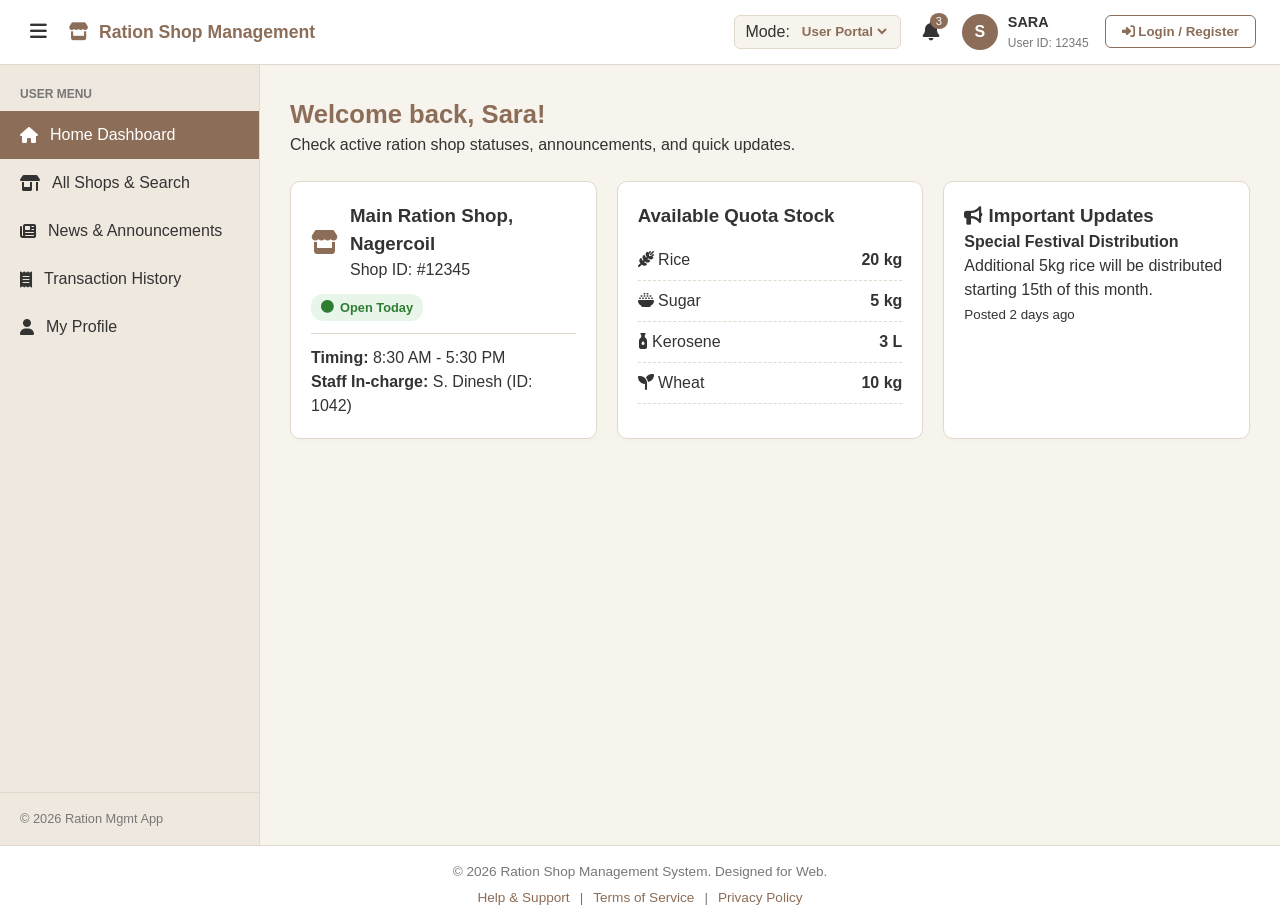
==== index.html @ 1bc73865 "added code inside the files" ====
<!DOCTYPE html>
<html lang="en">
<head>
    <meta charset="UTF-8">
    <meta name="viewport" content="width=device-width, initial-scale=1.0">
    <title>Ration Shop Management System</title>
    <link rel="stylesheet" href="style.css">
    <!-- FontAwesome Icons -->
    <link rel="stylesheet" href="https://cdnjs.cloudflare.com/ajax/libs/font-awesome/6.4.0/css/all.min.css">
</head>
<body>

    <!-- TOP NAVIGATION HEADER -->
    <header class="app-header">
        <div class="header-left">
            <button id="sidebarToggle" class="icon-btn"><i class="fa-solid fa-bars"></i></button>
            <div class="brand-logo">
                <i class="fa-solid fa-store"></i>
                <span>Ration Shop Management</span>
            </div>
        </div>

        <div class="header-right">
            <!-- Portal Mode Switcher -->
            <div class="role-switch-container">
                <span class="role-label">Mode:</span>
                <select id="roleSelect" onchange="switchRole(this.value)">
                    <option value="user">User Portal</option>
                    <option value="staff">Staff Portal</option>
                </select>
            </div>

            <button class="icon-btn" onclick="openModal('notificationsModal')">
                <i class="fa-solid fa-bell"></i>
                <span class="badge">3</span>
            </button>

            <div class="user-profile-summary">
                <div class="avatar" id="userAvatar">S</div>
                <div class="user-details">
                    <span class="user-name" id="userName">SARA</span>
                    <span class="user-role" id="userRoleBadge">User ID: 12345</span>
                </div>
            </div>

            <button class="btn btn-outline" onclick="openModal('authModal')">
                <i class="fa-solid fa-right-to-bracket"></i> Login / Register
            </button>
        </div>
    </header>

    <!-- MAIN APP WRAPPER -->
    <div class="app-container">

        <!-- SIDEBAR NAVIGATION -->
        <aside class="sidebar" id="sidebar">
            <nav class="sidebar-nav">
                <!-- USER NAV LINKS -->
                <div class="nav-group" id="userNavGroup">
                    <div class="nav-title">User Menu</div>
                    <a href="#" class="nav-item active" onclick="switchTab('user-home', this)">
                        <i class="fa-solid fa-house"></i> Home Dashboard
                    </a>
                    <a href="#" class="nav-item" onclick="switchTab('user-shops', this)">
                        <i class="fa-solid fa-shop"></i> All Shops & Search
                    </a>
                    <a href="#" class="nav-item" onclick="switchTab('user-news', this)">
                        <i class="fa-solid fa-newspaper"></i> News & Announcements
                    </a>
                    <a href="#" class="nav-item" onclick="switchTab('user-transactions', this)">
                        <i class="fa-solid fa-receipt"></i> Transaction History
                    </a>
                    <a href="#" class="nav-item" onclick="switchTab('user-profile', this)">
                        <i class="fa-solid fa-user"></i> My Profile
                    </a>
                </div>

                <!-- STAFF NAV LINKS -->
                <div class="nav-group hidden" id="staffNavGroup">
                    <div class="nav-title">Staff Menu</div>
                    <a href="#" class="nav-item" onclick="switchTab('staff-home', this)">
                        <i class="fa-solid fa-chart-line"></i> Terminal Dashboard
                    </a>
                    <a href="#" class="nav-item" onclick="switchTab('staff-search', this)">
                        <i class="fa-solid fa-magnifying-glass"></i> Search Ration Card
                    </a>
                    <a href="#" class="nav-item" onclick="switchTab('staff-stock', this)">
                        <i class="fa-solid fa-boxes-stacked"></i> Update Stock
                    </a>
                    <a href="#" class="nav-item" onclick="switchTab('staff-distributions', this)">
                        <i class="fa-solid fa-truck-ramp-box"></i> Distribution Logs
                    </a>
                    <a href="#" class="nav-item" onclick="switchTab('staff-profile', this)">
                        <i class="fa-solid fa-id-badge"></i> Staff Profile
                    </a>
                </div>
            </nav>

            <div class="sidebar-footer">
                <p>&copy; 2026 Ration Mgmt App</p>
            </div>
        </aside>

        <!-- DYNAMIC MAIN CONTENT VIEWPORT -->
        <main class="content-area">

            <!-- 1. USER HOME DASHBOARD -->
            <section id="user-home" class="tab-page active">
                <div class="page-header">
                    <h2>Welcome back, Sara!</h2>
                    <p>Check active ration shop statuses, announcements, and quick updates.</p>
                </div>

                <div class="cards-grid">
                    <div class="card shop-info-card">
                        <div class="card-header">
                            <i class="fa-solid fa-store"></i>
                            <div>
                                <h3>Main Ration Shop, Nagercoil</h3>
                                <p class="subtext">Shop ID: #12345</p>
                            </div>
                        </div>
                        <div class="status-pill open"><i class="fa-solid fa-circle"></i> Open Today</div>
                        <hr class="divider">
                        <p><strong>Timing:</strong> 8:30 AM - 5:30 PM</p>
                        <p><strong>Staff In-charge:</strong> S. Dinesh (ID: 1042)</p>
                    </div>

                    <div class="card stock-card">
                        <h3>Available Quota Stock</h3>
                        <ul class="stock-list">
                            <li><span><i class="fa-solid fa-wheat-awn"></i> Rice</span> <strong>20 kg</strong></li>
                            <li><span><i class="fa-solid fa-bowl-rice"></i> Sugar</span> <strong>5 kg</strong></li>
                            <li><span><i class="fa-solid fa-bottle-droplet"></i> Kerosene</span> <strong>3 L</strong></li>
                            <li><span><i class="fa-solid fa-seedling"></i> Wheat</span> <strong>10 kg</strong></li>
                        </ul>
                    </div>

                    <div class="card announcements-card">
                        <h3><i class="fa-solid fa-bullhorn"></i> Important Updates</h3>
                        <div class="news-item">
                            <h4>Special Festival Distribution</h4>
                            <p>Additional 5kg rice will be distributed starting 15th of this month.</p>
                            <small>Posted 2 days ago</small>
                        </div>
                    </div>
                </div>
            </section>

            <!-- 2. USER ALL SHOPS & SEARCH -->
            <section id="user-shops" class="tab-page">
                <div class="page-header">
                    <h2>Find Ration Shops</h2>
                    <p>Search and locate ration outlets near you.</p>
                </div>

                <div class="search-bar-box">
                    <i class="fa-solid fa-magnifying-glass"></i>
                    <input type="text" placeholder="Search by Shop Name, ID, or Location...">
                    <button class="btn btn-primary">Search</button>
                </div>

                <div class="shops-list-container">
                    <div class="card shop-list-item">
                        <div class="shop-item-details">
                            <h3>Nagercoil Central Ration Shop</h3>
                            <p><i class="fa-solid fa-location-dot"></i> Main Road, Nagercoil</p>
                            <span class="tag open">Open</span>
                        </div>
                        <button class="btn btn-secondary" onclick="openModal('shopDetailModal')">View Details</button>
                    </div>

                    <div class="card shop-list-item">
                        <div class="shop-item-details">
                            <h3>Kottar North Outlet</h3>
                            <p><i class="fa-solid fa-location-dot"></i> Market Road, Kottar</p>
                            <span class="tag open">Open</span>
                        </div>
                        <button class="btn btn-secondary" onclick="openModal('shopDetailModal')">View Details</button>
                    </div>
                </div>
            </section>

            <!-- 3. USER NEWS -->
            <section id="user-news" class="tab-page">
                <div class="page-header">
                    <h2>Public Notices & News</h2>
                </div>
                <div class="card">
                    <article class="news-article">
                        <h3>New Digital Ration Card Linking Guidelines</h3>
                        <p class="date">October 2026</p>
                        <p>All cardholders are required to verify their mobile numbers for OTP distribution updates. Please ensure your registered mobile number is updated at your local shop or via the profile page.</p>
                    </article>
                </div>
            </section>

            <!-- 4. USER TRANSACTIONS -->
            <section id="user-transactions" class="tab-page">
                <div class="page-header">
                    <h2>My Transaction History</h2>
                </div>
                <div class="card">
                    <table class="data-table">
                        <thead>
                            <tr>
                                <th>Date</th>
                                <th>Transaction ID</th>
                                <th>Items Collected</th>
                                <th>Shop ID</th>
                                <th>Status</th>
                            </tr>
                        </thead>
                        <tbody>
                            <tr>
                                <td>02 Oct 2026</td>
                                <td>#TXN-90812</td>
                                <td>Rice (10kg), Sugar (2kg)</td>
                                <td>#12345</td>
                                <td><span class="status-badge success">Completed</span></td>
                            </tr>
                            <tr>
                                <td>15 Sep 2026</td>
                                <td>#TXN-88123</td>
                                <td>Rice (10kg), Wheat (5kg)</td>
                                <td>#12345</td>
                                <td><span class="status-badge success">Completed</span></td>
                            </tr>
                        </tbody>
                    </table>
                </div>
            </section>

            <!-- 5. USER PROFILE -->
            <section id="user-profile" class="tab-page">
                <div class="page-header">
                    <h2>User Profile Details</h2>
                </div>
                <div class="card profile-card">
                    <div class="profile-header">
                        <div class="avatar large">S</div>
                        <div>
                            <h3>Sara</h3>
                            <p>Ration Card No: <strong>TN-892300192</strong></p>
                        </div>
                    </div>
                    <div class="form-grid">
                        <div class="form-group">
                            <label>Full Name</label>
                            <input type="text" value="Sara" readonly>
                        </div>
                        <div class="form-group">
                            <label>Mobile Number</label>
                            <input type="text" value="+91 9876543210" readonly>
                        </div>
                        <div class="form-group">
                            <label>Assigned Shop</label>
                            <input type="text" value="Main Ration Shop, Nagercoil" readonly>
                        </div>
                    </div>
                </div>
            </section>

            <!-- 6. STAFF HOME (TERMINAL) -->
            <section id="staff-home" class="tab-page">
                <div class="page-header">
                    <h2>Staff Operations Terminal</h2>
                    <p>Welcome, S. Dinesh (Staff ID: 1042)</p>
                </div>

                <div class="cards-grid">
                    <div class="card action-card" onclick="switchTab('staff-search', document.querySelectorAll('.nav-item')[6])">
                        <i class="fa-solid fa-address-card fa-2x"></i>
                        <h3>Search Card & Distribute</h3>
                        <p>Verify citizen ration cards and log distribution</p>
                    </div>

                    <div class="card action-card" onclick="switchTab('staff-stock', document.querySelectorAll('.nav-item')[7])">
                        <i class="fa-solid fa-box-open fa-2x"></i>
                        <h3>Stock Inventory</h3>
                        <p>Update stock quantities and log fresh supplies</p>
                    </div>
                </div>
            </section>

            <!-- 7. STAFF SEARCH -->
            <section id="staff-search" class="tab-page">
                <div class="page-header">
                    <h2>Search Ration Card</h2>
                </div>
                <div class="card">
                    <div class="search-bar-box">
                        <input type="text" placeholder="Enter Ration Card No or Mobile Number...">
                        <button class="btn btn-primary" onclick="showStaffSearchResult()">Search Card</button>
                    </div>

                    <div id="staffSearchResult" class="result-box hidden">
                        <hr class="divider">
                        <h3>Cardholder Details</h3>
                        <p><strong>Card Number:</strong> TN-892300192</p>
                        <p><strong>Holder Name:</strong> Sara</p>
                        <p><strong>Card Type:</strong> PHH (Priority Household)</p>
                        <button class="btn btn-success" onclick="openModal('distributionModal')">Proceed to Quantity Distribution</button>
                    </div>
                </div>
            </section>

            <!-- 8. STAFF UPDATE STOCK -->
            <section id="staff-stock" class="tab-page">
                <div class="page-header">
                    <h2>Update Stock Inventory</h2>
                </div>
                <div class="card form-card">
                    <div class="form-group">
                        <label>Select Commodity Product</label>
                        <select>
                            <option>Rice (Raw)</option>
                            <option>Sugar</option>
                            <option>Wheat</option>
                            <option>Kerosene</option>
                        </select>
                    </div>
                    <div class="form-group">
                        <label>Current Stock (kg / L)</label>
                        <input type="number" value="500" id="stockQty">
                    </div>
                    <div class="form-group">
                        <label>Stock Adjustment</label>
                        <div class="qty-counter">
                            <button class="btn btn-secondary" onclick="adjustQty(-10)">- 10</button>
                            <button class="btn btn-secondary" onclick="adjustQty(10)">+ 10</button>
                        </div>
                    </div>
                    <div class="form-group">
                        <label>Reason for Update</label>
                        <textarea placeholder="e.g. New stock supply arrival from warehouse"></textarea>
                    </div>
                    <button class="btn btn-primary" onclick="alert('Stock Inventory Updated Successfully!')">Save Stock Update</button>
                </div>
            </section>

            <!-- 9. STAFF DISTRIBUTIONS LOG -->
            <section id="staff-distributions" class="tab-page">
                <div class="page-header">
                    <h2>Distribution Records</h2>
                </div>
                <div class="card">
                    <table class="data-table">
                        <thead>
                            <tr>
                                <th>Card No</th>
                                <th>Beneficiary</th>
                                <th>Items Given</th>
                                <th>Timestamp</th>
                            </tr>
                        </thead>
                        <tbody>
                            <tr>
                                <td>TN-892300192</td>
                                <td>Sara</td>
                                <td>Rice (10kg), Sugar (2kg)</td>
                                <td>08 Oct 2026, 10:15 AM</td>
                            </tr>
                        </tbody>
                    </table>
                </div>
            </section>

            <!-- 10. STAFF PROFILE -->
            <section id="staff-profile" class="tab-page">
                <div class="page-header">
                    <h2>Staff Profile</h2>
                </div>
                <div class="card profile-card">
                    <h3>S. Dinesh</h3>
                    <p>Staff ID: <strong>1042</strong></p>
                    <p>Shop Assigned: <strong>Main Ration Shop, Nagercoil (#12345)</strong></p>
                </div>
            </section>

        </main>
    </div>

    <!-- GLOBAL FOOTER -->
    <footer class="app-footer">
        <p>&copy; 2026 Ration Shop Management System. Designed for Web.</p>
        <div class="footer-links">
            <a href="#">Help & Support</a>
            <span>|</span>
            <a href="#">Terms of Service</a>
            <span>|</span>
            <a href="#">Privacy Policy</a>
        </div>
    </footer>

    <!-- MODAL POPUPS -->
    <!-- Authentication Modal (Login / Register / OTP) -->
    <div class="modal" id="authModal">
        <div class="modal-content">
            <span class="close-btn" onclick="closeModal('authModal')">&times;</span>
            <div id="loginStep">
                <h2>Account Login</h2>
                <div class="form-group">
                    <label>Ration Card ID / Staff ID</label>
                    <input type="text" placeholder="Enter ID">
                </div>
                <div class="form-group">
                    <label>Password</label>
                    <input type="password" placeholder="Enter password">
                </div>
                <button class="btn btn-primary full-width" onclick="switchAuthStep('otpStep')">Send OTP / Login</button>
                <div class="modal-footer-links">
                    <a href="#" onclick="switchAuthStep('forgotStep')">Forgot Password?</a>
                </div>
            </div>

            <div id="otpStep" class="hidden">
                <h2>Enter OTP Verification</h2>
                <p>An OTP has been sent to your registered mobile number.</p>
                <div class="otp-inputs">
                    <input type="text" maxlength="1" class="otp-box">
                    <input type="text" maxlength="1" class="otp-box">
                    <input type="text" maxlength="1" class="otp-box">
                    <input type="text" maxlength="1" class="otp-box">
                </div>
                <button class="btn btn-primary full-width" onclick="closeModal('authModal')">Verify & Proceed</button>
            </div>

            <div id="forgotStep" class="hidden">
                <h2>Reset Password</h2>
                <div class="form-group">
                    <label>Enter Registered Mobile Number or ID</label>
                    <input type="text" placeholder="e.g. +91 9876543210">
                </div>
                <button class="btn btn-primary full-width" onclick="switchAuthStep('otpStep')">Send Reset OTP</button>
            </div>
        </div>
    </div>

    <!-- Shop Details Modal -->
    <div class="modal" id="shopDetailModal">
        <div class="modal-content">
            <span class="close-btn" onclick="closeModal('shopDetailModal')">&times;</span>
            <h2>Shop Details: #12345</h2>
            <p><strong>Name:</strong> Main Ration Shop, Nagercoil</p>
            <p><strong>Address:</strong> Town Hall Road, Nagercoil</p>
            <p><strong>In-Charge:</strong> S. Dinesh (Staff ID: 1042)</p>
            <p><strong>Contact:</strong> +91 94433 00000</p>
        </div>
    </div>

    <!-- Notifications Modal -->
    <div class="modal" id="notificationsModal">
        <div class="modal-content">
            <span class="close-btn" onclick="closeModal('notificationsModal')">&times;</span>
            <h2>Notifications</h2>
            <ul class="notification-list">
                <li><i class="fa-solid fa-circle-info"></i> Quota for October month is now available for collection.</li>
                <li><i class="fa-solid fa-check"></i> Transaction #TXN-90812 completed successfully.</li>
            </ul>
        </div>
    </div>

    <script src="script.js"></script>
</body>
</html>
---- style.css ----
/* ==========================================
   1. GLOBAL & RESET STYLES (Color Palette)
   ========================================== */
:root {
    --bg-main: #F7F3ED;          /* Warm beige background */
    --bg-card: #FFFFFF;          /* Pure white card backgrounds */
    --bg-sidebar: #EFE8DE;       /* Soft warm grey-tan sidebar */
    --primary-color: #8C6D58;    /* Deep warm brown-tan accent */
    --primary-hover: #735745;
    --text-dark: #333333;
    --text-muted: #777777;
    --border-color: #E2D9CC;
    --success-color: #2E7D32;
}

* {
    box-sizing: border-box;
    margin: 0;
    padding: 0;
}

body {
    font-family: 'Segoe UI', Tahoma, Geneva, Verdana, sans-serif;
    background-color: var(--bg-main);
    color: var(--text-dark);
    line-height: 1.5;
}

/* ==========================================
   2. HEADER & TOP NAVIGATION
   ========================================== */
.app-header {
    display: flex;
    justify-content: space-between;
    align-items: center;
    background-color: var(--bg-card);
    padding: 12px 24px;
    border-bottom: 1px solid var(--border-color);
    position: sticky;
    top: 0;
    z-index: 100;
}

.header-left, .header-right {
    display: flex;
    align-items: center;
    gap: 16px;
}

.brand-logo {
    display: flex;
    align-items: center;
    gap: 10px;
    font-weight: 700;
    font-size: 1.1rem;
    color: var(--primary-color);
}

.icon-btn {
    background: none;
    border: none;
    font-size: 1.2rem;
    color: var(--text-dark);
    cursor: pointer;
    position: relative;
    padding: 6px;
}

.badge {
    position: absolute;
    top: -2px;
    right: -2px;
    background-color: var(--primary-color);
    color: white;
    font-size: 0.7rem;
    border-radius: 50%;
    padding: 2px 6px;
}

.role-switch-container {
    display: flex;
    align-items: center;
    gap: 8px;
    background: var(--bg-main);
    padding: 4px 10px;
    border-radius: 6px;
    border: 1px solid var(--border-color);
}

.role-switch-container select {
    border: none;
    background: transparent;
    font-weight: 600;
    color: var(--primary-color);
    cursor: pointer;
}

.user-profile-summary {
    display: flex;
    align-items: center;
    gap: 10px;
}

.avatar {
    width: 36px;
    height: 36px;
    border-radius: 50%;
    background-color: var(--primary-color);
    color: white;
    display: flex;
    align-items: center;
    justify-content: center;
    font-weight: bold;
}

.avatar.large {
    width: 50px;
    height: 50px;
    font-size: 1.4rem;
}

.user-details {
    display: flex;
    flex-direction: column;
}

.user-name {
    font-weight: 600;
    font-size: 0.9rem;
}

.user-role {
    font-size: 0.75rem;
    color: var(--text-muted);
}

/* ==========================================
   3. APP LAYOUT CONTAINER & SIDEBAR
   ========================================== */
.app-container {
    display: flex;
    min-height: calc(100vh - 120px);
}

.sidebar {
    width: 260px;
    background-color: var(--bg-sidebar);
    border-right: 1px solid var(--border-color);
    display: flex;
    flex-direction: column;
    justify-content: space-between;
    transition: margin-left 0.3s ease;
}

.sidebar.collapsed {
    margin-left: -260px;
}

.sidebar-nav {
    padding: 20px 0;
}

.nav-title {
    padding: 0 20px 8px;
    font-size: 0.75rem;
    text-transform: uppercase;
    color: var(--text-muted);
    font-weight: 700;
}

.nav-item {
    display: flex;
    align-items: center;
    gap: 12px;
    padding: 12px 20px;
    color: var(--text-dark);
    text-decoration: none;
    font-weight: 500;
    transition: background 0.2s;
}

.nav-item:hover, .nav-item.active {
    background-color: var(--primary-color);
    color: white;
}

.sidebar-footer {
    padding: 16px 20px;
    font-size: 0.8rem;
    color: var(--text-muted);
    border-top: 1px solid var(--border-color);
}

/* ==========================================
   4. CONTENT VIEWPORT & CARDS
   ========================================== */
.content-area {
    flex: 1;
    padding: 30px;
    overflow-y: auto;
}

.tab-page {
    display: none;
}

.tab-page.active {
    display: block;
}

.page-header {
    margin-bottom: 24px;
}

.page-header h2 {
    color: var(--primary-color);
    font-size: 1.6rem;
}

.cards-grid {
    display: grid;
    grid-template-columns: repeat(auto-fit, minmax(300px, 1fr));
    gap: 20px;
}

.card {
    background-color: var(--bg-card);
    border: 1px solid var(--border-color);
    border-radius: 10px;
    padding: 20px;
    box-shadow: 0 2px 4px rgba(0,0,0,0.02);
}

.card-header {
    display: flex;
    align-items: center;
    gap: 12px;
    margin-bottom: 12px;
}

.card-header i {
    font-size: 1.5rem;
    color: var(--primary-color);
}

.divider {
    border: none;
    border-top: 1px solid var(--border-color);
    margin: 12px 0;
}

.status-pill {
    display: inline-flex;
    align-items: center;
    gap: 6px;
    font-size: 0.8rem;
    font-weight: 600;
    padding: 4px 10px;
    border-radius: 12px;
}

.status-pill.open {
    background-color: #E8F5E9;
    color: var(--success-color);
}

.stock-list {
    list-style: none;
    margin-top: 10px;
}

.stock-list li {
    display: flex;
    justify-content: space-between;
    padding: 8px 0;
    border-bottom: 1px dashed var(--border-color);
}

/* ==========================================
   5. BUTTONS, FORMS & TABLES
   ========================================== */
.btn {
    padding: 8px 16px;
    border-radius: 6px;
    border: none;
    font-weight: 600;
    cursor: pointer;
    transition: background 0.2s;
}

.btn-primary {
    background-color: var(--primary-color);
    color: white;
}

.btn-primary:hover {
    background-color: var(--primary-hover);
}

.btn-secondary {
    background-color: var(--bg-sidebar);
    color: var(--text-dark);
}

.btn-outline {
    background: transparent;
    border: 1px solid var(--primary-color);
    color: var(--primary-color);
}

.btn-success {
    background-color: var(--success-color);
    color: white;
}

.full-width {
    width: 100%;
}

.search-bar-box {
    display: flex;
    align-items: center;
    gap: 10px;
    background: white;
    padding: 8px 16px;
    border: 1px solid var(--border-color);
    border-radius: 8px;
    margin-bottom: 20px;
}

.search-bar-box input {
    flex: 1;
    border: none;
    outline: none;
    font-size: 1rem;
}

.form-group {
    margin-bottom: 16px;
}

.form-group label {
    display: block;
    margin-bottom: 6px;
    font-weight: 600;
    font-size: 0.9rem;
}

.form-group input, .form-group select, .form-group textarea {
    width: 100%;
    padding: 10px;
    border: 1px solid var(--border-color);
    border-radius: 6px;
    font-family: inherit;
}

.qty-counter {
    display: flex;
    gap: 10px;
}

.data-table {
    width: 100%;
    border-collapse: collapse;
}

.data-table th, .data-table td {
    padding: 12px;
    text-align: left;
    border-bottom: 1px solid var(--border-color);
}

.data-table th {
    background-color: var(--bg-sidebar);
}

.status-badge {
    padding: 4px 8px;
    border-radius: 4px;
    font-size: 0.8rem;
    font-weight: 600;
}

.status-badge.success {
    background-color: #E8F5E9;
    color: var(--success-color);
}

/* ==========================================
   6. FOOTER & MODALS
   ========================================== */
.app-footer {
    background-color: var(--bg-card);
    text-align: center;
    padding: 16px;
    border-top: 1px solid var(--border-color);
    font-size: 0.85rem;
    color: var(--text-muted);
}

.footer-links {
    margin-top: 6px;
    display: flex;
    justify-content: center;
    gap: 10px;
}

.footer-links a {
    color: var(--primary-color);
    text-decoration: none;
}

.modal {
    display: none;
    position: fixed;
    top: 0;
    left: 0;
    width: 100%;
    height: 100%;
    background: rgba(0,0,0,0.4);
    justify-content: center;
    align-items: center;
    z-index: 1000;
}

.modal.active {
    display: flex;
}

.modal-content {
    background: white;
    padding: 24px;
    border-radius: 10px;
    width: 90%;
    max-width: 440px;
    position: relative;
}

.close-btn {
    position: absolute;
    top: 14px;
    right: 18px;
    font-size: 1.5rem;
    cursor: pointer;
}

.otp-inputs {
    display: flex;
    gap: 10px;
    justify-content: center;
    margin: 20px 0;
}

.otp-box {
    width: 45px;
    height: 45px;
    text-align: center;
    font-size: 1.2rem;
    border: 1px solid var(--border-color);
    border-radius: 6px;
}

.hidden {
    display: none !important;
}
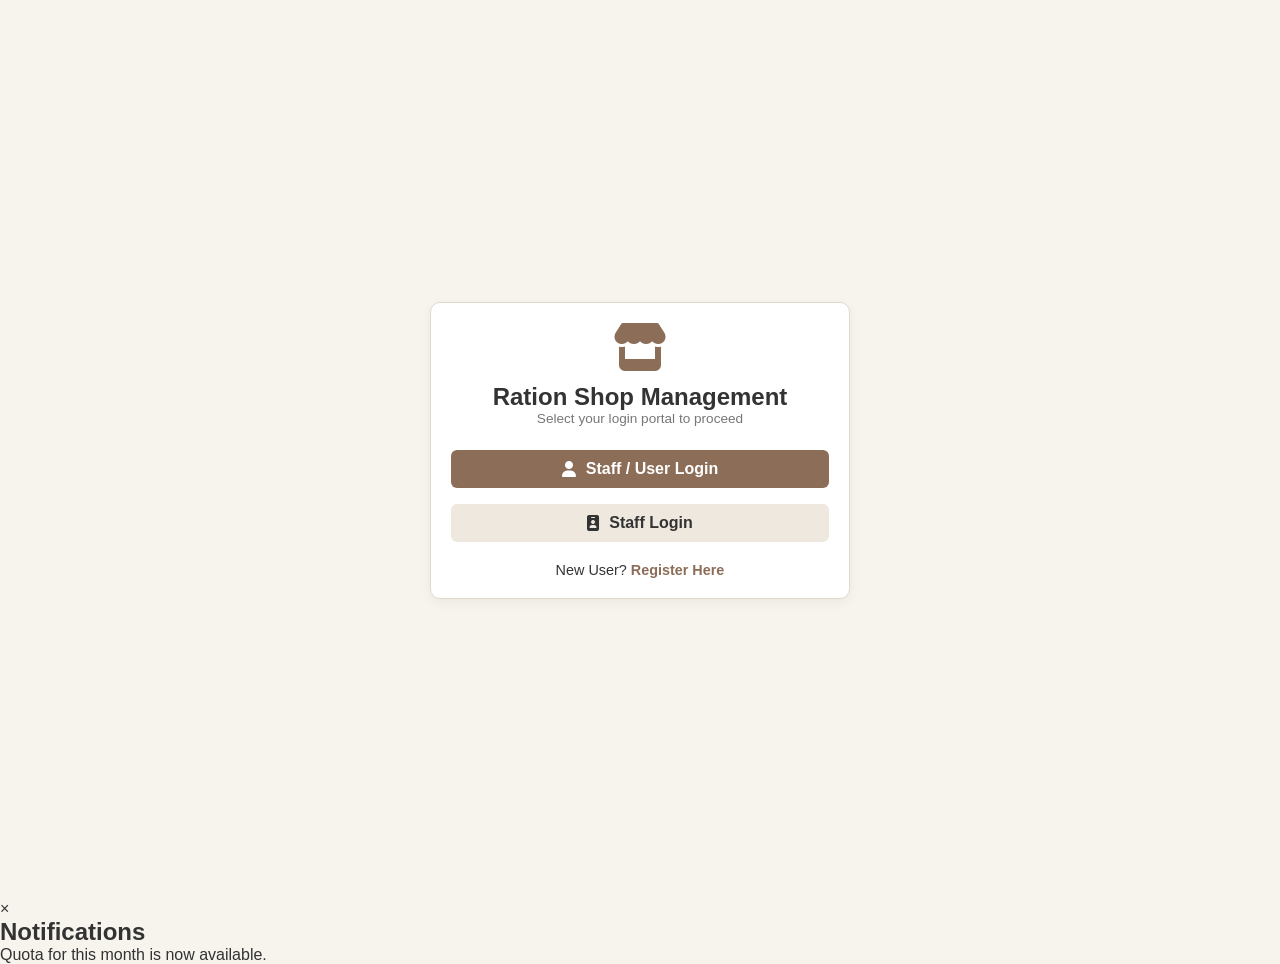
==== commit 9f1be750: "changes made in the files" ====
--- a/index.html
+++ b/index.html
@@ -10,454 +10,367 @@
 </head>
 <body>
 
-    <!-- TOP NAVIGATION HEADER -->
-    <header class="app-header">
-        <div class="header-left">
-            <button id="sidebarToggle" class="icon-btn"><i class="fa-solid fa-bars"></i></button>
-            <div class="brand-logo">
-                <i class="fa-solid fa-store"></i>
-                <span>Ration Shop Management</span>
-            </div>
-        </div>
-
-        <div class="header-right">
-            <!-- Portal Mode Switcher -->
-            <div class="role-switch-container">
-                <span class="role-label">Mode:</span>
-                <select id="roleSelect" onchange="switchRole(this.value)">
-                    <option value="user">User Portal</option>
-                    <option value="staff">Staff Portal</option>
-                </select>
-            </div>
-
-            <button class="icon-btn" onclick="openModal('notificationsModal')">
-                <i class="fa-solid fa-bell"></i>
-                <span class="badge">3</span>
-            </button>
-
-            <div class="user-profile-summary">
-                <div class="avatar" id="userAvatar">S</div>
-                <div class="user-details">
-                    <span class="user-name" id="userName">SARA</span>
-                    <span class="user-role" id="userRoleBadge">User ID: 12345</span>
-                </div>
-            </div>
-
-            <button class="btn btn-outline" onclick="openModal('authModal')">
-                <i class="fa-solid fa-right-to-bracket"></i> Login / Register
-            </button>
-        </div>
-    </header>
-
-    <!-- MAIN APP WRAPPER -->
-    <div class="app-container">
-
-        <!-- SIDEBAR NAVIGATION -->
-        <aside class="sidebar" id="sidebar">
-            <nav class="sidebar-nav">
-                <!-- USER NAV LINKS -->
-                <div class="nav-group" id="userNavGroup">
-                    <div class="nav-title">User Menu</div>
-                    <a href="#" class="nav-item active" onclick="switchTab('user-home', this)">
-                        <i class="fa-solid fa-house"></i> Home Dashboard
-                    </a>
-                    <a href="#" class="nav-item" onclick="switchTab('user-shops', this)">
-                        <i class="fa-solid fa-shop"></i> All Shops & Search
-                    </a>
-                    <a href="#" class="nav-item" onclick="switchTab('user-news', this)">
-                        <i class="fa-solid fa-newspaper"></i> News & Announcements
-                    </a>
-                    <a href="#" class="nav-item" onclick="switchTab('user-transactions', this)">
-                        <i class="fa-solid fa-receipt"></i> Transaction History
-                    </a>
-                    <a href="#" class="nav-item" onclick="switchTab('user-profile', this)">
-                        <i class="fa-solid fa-user"></i> My Profile
-                    </a>
-                </div>
-
-                <!-- STAFF NAV LINKS -->
-                <div class="nav-group hidden" id="staffNavGroup">
-                    <div class="nav-title">Staff Menu</div>
-                    <a href="#" class="nav-item" onclick="switchTab('staff-home', this)">
-                        <i class="fa-solid fa-chart-line"></i> Terminal Dashboard
-                    </a>
-                    <a href="#" class="nav-item" onclick="switchTab('staff-search', this)">
-                        <i class="fa-solid fa-magnifying-glass"></i> Search Ration Card
-                    </a>
-                    <a href="#" class="nav-item" onclick="switchTab('staff-stock', this)">
-                        <i class="fa-solid fa-boxes-stacked"></i> Update Stock
-                    </a>
-                    <a href="#" class="nav-item" onclick="switchTab('staff-distributions', this)">
-                        <i class="fa-solid fa-truck-ramp-box"></i> Distribution Logs
-                    </a>
-                    <a href="#" class="nav-item" onclick="switchTab('staff-profile', this)">
-                        <i class="fa-solid fa-id-badge"></i> Staff Profile
-                    </a>
-                </div>
-            </nav>
-
-            <div class="sidebar-footer">
-                <p>&copy; 2026 Ration Mgmt App</p>
-            </div>
-        </aside>
-
-        <!-- DYNAMIC MAIN CONTENT VIEWPORT -->
-        <main class="content-area">
-
-            <!-- 1. USER HOME DASHBOARD -->
-            <section id="user-home" class="tab-page active">
-                <div class="page-header">
-                    <h2>Welcome back, Sara!</h2>
-                    <p>Check active ration shop statuses, announcements, and quick updates.</p>
-                </div>
-
-                <div class="cards-grid">
-                    <div class="card shop-info-card">
-                        <div class="card-header">
-                            <i class="fa-solid fa-store"></i>
-                            <div>
-                                <h3>Main Ration Shop, Nagercoil</h3>
-                                <p class="subtext">Shop ID: #12345</p>
-                            </div>
-                        </div>
-                        <div class="status-pill open"><i class="fa-solid fa-circle"></i> Open Today</div>
-                        <hr class="divider">
-                        <p><strong>Timing:</strong> 8:30 AM - 5:30 PM</p>
-                        <p><strong>Staff In-charge:</strong> S. Dinesh (ID: 1042)</p>
-                    </div>
-
-                    <div class="card stock-card">
-                        <h3>Available Quota Stock</h3>
-                        <ul class="stock-list">
-                            <li><span><i class="fa-solid fa-wheat-awn"></i> Rice</span> <strong>20 kg</strong></li>
-                            <li><span><i class="fa-solid fa-bowl-rice"></i> Sugar</span> <strong>5 kg</strong></li>
-                            <li><span><i class="fa-solid fa-bottle-droplet"></i> Kerosene</span> <strong>3 L</strong></li>
-                            <li><span><i class="fa-solid fa-seedling"></i> Wheat</span> <strong>10 kg</strong></li>
-                        </ul>
-                    </div>
-
-                    <div class="card announcements-card">
-                        <h3><i class="fa-solid fa-bullhorn"></i> Important Updates</h3>
-                        <div class="news-item">
-                            <h4>Special Festival Distribution</h4>
-                            <p>Additional 5kg rice will be distributed starting 15th of this month.</p>
-                            <small>Posted 2 days ago</small>
-                        </div>
-                    </div>
-                </div>
-            </section>
-
-            <!-- 2. USER ALL SHOPS & SEARCH -->
-            <section id="user-shops" class="tab-page">
-                <div class="page-header">
-                    <h2>Find Ration Shops</h2>
-                    <p>Search and locate ration outlets near you.</p>
-                </div>
-
-                <div class="search-bar-box">
-                    <i class="fa-solid fa-magnifying-glass"></i>
-                    <input type="text" placeholder="Search by Shop Name, ID, or Location...">
-                    <button class="btn btn-primary">Search</button>
-                </div>
-
-                <div class="shops-list-container">
-                    <div class="card shop-list-item">
-                        <div class="shop-item-details">
-                            <h3>Nagercoil Central Ration Shop</h3>
-                            <p><i class="fa-solid fa-location-dot"></i> Main Road, Nagercoil</p>
-                            <span class="tag open">Open</span>
-                        </div>
-                        <button class="btn btn-secondary" onclick="openModal('shopDetailModal')">View Details</button>
-                    </div>
-
-                    <div class="card shop-list-item">
-                        <div class="shop-item-details">
-                            <h3>Kottar North Outlet</h3>
-                            <p><i class="fa-solid fa-location-dot"></i> Market Road, Kottar</p>
-                            <span class="tag open">Open</span>
-                        </div>
-                        <button class="btn btn-secondary" onclick="openModal('shopDetailModal')">View Details</button>
-                    </div>
-                </div>
-            </section>
-
-            <!-- 3. USER NEWS -->
-            <section id="user-news" class="tab-page">
-                <div class="page-header">
-                    <h2>Public Notices & News</h2>
-                </div>
-                <div class="card">
-                    <article class="news-article">
-                        <h3>New Digital Ration Card Linking Guidelines</h3>
-                        <p class="date">October 2026</p>
-                        <p>All cardholders are required to verify their mobile numbers for OTP distribution updates. Please ensure your registered mobile number is updated at your local shop or via the profile page.</p>
-                    </article>
-                </div>
-            </section>
-
-            <!-- 4. USER TRANSACTIONS -->
-            <section id="user-transactions" class="tab-page">
-                <div class="page-header">
-                    <h2>My Transaction History</h2>
-                </div>
-                <div class="card">
-                    <table class="data-table">
-                        <thead>
-                            <tr>
-                                <th>Date</th>
-                                <th>Transaction ID</th>
-                                <th>Items Collected</th>
-                                <th>Shop ID</th>
-                                <th>Status</th>
-                            </tr>
-                        </thead>
-                        <tbody>
-                            <tr>
-                                <td>02 Oct 2026</td>
-                                <td>#TXN-90812</td>
-                                <td>Rice (10kg), Sugar (2kg)</td>
-                                <td>#12345</td>
-                                <td><span class="status-badge success">Completed</span></td>
-                            </tr>
-                            <tr>
-                                <td>15 Sep 2026</td>
-                                <td>#TXN-88123</td>
-                                <td>Rice (10kg), Wheat (5kg)</td>
-                                <td>#12345</td>
-                                <td><span class="status-badge success">Completed</span></td>
-                            </tr>
-                        </tbody>
-                    </table>
-                </div>
-            </section>
-
-            <!-- 5. USER PROFILE -->
-            <section id="user-profile" class="tab-page">
-                <div class="page-header">
-                    <h2>User Profile Details</h2>
-                </div>
-                <div class="card profile-card">
-                    <div class="profile-header">
-                        <div class="avatar large">S</div>
-                        <div>
-                            <h3>Sara</h3>
-                            <p>Ration Card No: <strong>TN-892300192</strong></p>
-                        </div>
-                    </div>
-                    <div class="form-grid">
-                        <div class="form-group">
-                            <label>Full Name</label>
-                            <input type="text" value="Sara" readonly>
-                        </div>
-                        <div class="form-group">
-                            <label>Mobile Number</label>
-                            <input type="text" value="+91 9876543210" readonly>
-                        </div>
-                        <div class="form-group">
-                            <label>Assigned Shop</label>
-                            <input type="text" value="Main Ration Shop, Nagercoil" readonly>
-                        </div>
-                    </div>
-                </div>
-            </section>
-
-            <!-- 6. STAFF HOME (TERMINAL) -->
-            <section id="staff-home" class="tab-page">
-                <div class="page-header">
-                    <h2>Staff Operations Terminal</h2>
-                    <p>Welcome, S. Dinesh (Staff ID: 1042)</p>
-                </div>
-
-                <div class="cards-grid">
-                    <div class="card action-card" onclick="switchTab('staff-search', document.querySelectorAll('.nav-item')[6])">
-                        <i class="fa-solid fa-address-card fa-2x"></i>
-                        <h3>Search Card & Distribute</h3>
-                        <p>Verify citizen ration cards and log distribution</p>
-                    </div>
-
-                    <div class="card action-card" onclick="switchTab('staff-stock', document.querySelectorAll('.nav-item')[7])">
-                        <i class="fa-solid fa-box-open fa-2x"></i>
-                        <h3>Stock Inventory</h3>
-                        <p>Update stock quantities and log fresh supplies</p>
-                    </div>
-                </div>
-            </section>
-
-            <!-- 7. STAFF SEARCH -->
-            <section id="staff-search" class="tab-page">
-                <div class="page-header">
-                    <h2>Search Ration Card</h2>
-                </div>
-                <div class="card">
-                    <div class="search-bar-box">
-                        <input type="text" placeholder="Enter Ration Card No or Mobile Number...">
-                        <button class="btn btn-primary" onclick="showStaffSearchResult()">Search Card</button>
-                    </div>
-
-                    <div id="staffSearchResult" class="result-box hidden">
-                        <hr class="divider">
-                        <h3>Cardholder Details</h3>
-                        <p><strong>Card Number:</strong> TN-892300192</p>
-                        <p><strong>Holder Name:</strong> Sara</p>
-                        <p><strong>Card Type:</strong> PHH (Priority Household)</p>
-                        <button class="btn btn-success" onclick="openModal('distributionModal')">Proceed to Quantity Distribution</button>
-                    </div>
-                </div>
-            </section>
-
-            <!-- 8. STAFF UPDATE STOCK -->
-            <section id="staff-stock" class="tab-page">
-                <div class="page-header">
-                    <h2>Update Stock Inventory</h2>
-                </div>
-                <div class="card form-card">
-                    <div class="form-group">
-                        <label>Select Commodity Product</label>
-                        <select>
-                            <option>Rice (Raw)</option>
-                            <option>Sugar</option>
-                            <option>Wheat</option>
-                            <option>Kerosene</option>
-                        </select>
-                    </div>
-                    <div class="form-group">
-                        <label>Current Stock (kg / L)</label>
-                        <input type="number" value="500" id="stockQty">
-                    </div>
-                    <div class="form-group">
-                        <label>Stock Adjustment</label>
-                        <div class="qty-counter">
-                            <button class="btn btn-secondary" onclick="adjustQty(-10)">- 10</button>
-                            <button class="btn btn-secondary" onclick="adjustQty(10)">+ 10</button>
-                        </div>
-                    </div>
-                    <div class="form-group">
-                        <label>Reason for Update</label>
-                        <textarea placeholder="e.g. New stock supply arrival from warehouse"></textarea>
-                    </div>
-                    <button class="btn btn-primary" onclick="alert('Stock Inventory Updated Successfully!')">Save Stock Update</button>
-                </div>
-            </section>
-
-            <!-- 9. STAFF DISTRIBUTIONS LOG -->
-            <section id="staff-distributions" class="tab-page">
-                <div class="page-header">
-                    <h2>Distribution Records</h2>
-                </div>
-                <div class="card">
-                    <table class="data-table">
-                        <thead>
-                            <tr>
-                                <th>Card No</th>
-                                <th>Beneficiary</th>
-                                <th>Items Given</th>
-                                <th>Timestamp</th>
-                            </tr>
-                        </thead>
-                        <tbody>
-                            <tr>
-                                <td>TN-892300192</td>
-                                <td>Sara</td>
-                                <td>Rice (10kg), Sugar (2kg)</td>
-                                <td>08 Oct 2026, 10:15 AM</td>
-                            </tr>
-                        </tbody>
-                    </table>
-                </div>
-            </section>
-
-            <!-- 10. STAFF PROFILE -->
-            <section id="staff-profile" class="tab-page">
-                <div class="page-header">
-                    <h2>Staff Profile</h2>
-                </div>
-                <div class="card profile-card">
-                    <h3>S. Dinesh</h3>
-                    <p>Staff ID: <strong>1042</strong></p>
-                    <p>Shop Assigned: <strong>Main Ration Shop, Nagercoil (#12345)</strong></p>
-                </div>
-            </section>
-
-        </main>
-    </div>
-
-    <!-- GLOBAL FOOTER -->
-    <footer class="app-footer">
-        <p>&copy; 2026 Ration Shop Management System. Designed for Web.</p>
-        <div class="footer-links">
-            <a href="#">Help & Support</a>
-            <span>|</span>
-            <a href="#">Terms of Service</a>
-            <span>|</span>
-            <a href="#">Privacy Policy</a>
-        </div>
-    </footer>
-
-    <!-- MODAL POPUPS -->
-    <!-- Authentication Modal (Login / Register / OTP) -->
-    <div class="modal" id="authModal">
-        <div class="modal-content">
-            <span class="close-btn" onclick="closeModal('authModal')">&times;</span>
-            <div id="loginStep">
-                <h2>Account Login</h2>
-                <div class="form-group">
-                    <label>Ration Card ID / Staff ID</label>
-                    <input type="text" placeholder="Enter ID">
-                </div>
-                <div class="form-group">
-                    <label>Password</label>
-                    <input type="password" placeholder="Enter password">
-                </div>
-                <button class="btn btn-primary full-width" onclick="switchAuthStep('otpStep')">Send OTP / Login</button>
-                <div class="modal-footer-links">
-                    <a href="#" onclick="switchAuthStep('forgotStep')">Forgot Password?</a>
-                </div>
-            </div>
-
-            <div id="otpStep" class="hidden">
-                <h2>Enter OTP Verification</h2>
-                <p>An OTP has been sent to your registered mobile number.</p>
-                <div class="otp-inputs">
-                    <input type="text" maxlength="1" class="otp-box">
-                    <input type="text" maxlength="1" class="otp-box">
-                    <input type="text" maxlength="1" class="otp-box">
-                    <input type="text" maxlength="1" class="otp-box">
-                </div>
-                <button class="btn btn-primary full-width" onclick="closeModal('authModal')">Verify & Proceed</button>
-            </div>
-
-            <div id="forgotStep" class="hidden">
-                <h2>Reset Password</h2>
-                <div class="form-group">
-                    <label>Enter Registered Mobile Number or ID</label>
-                    <input type="text" placeholder="e.g. +91 9876543210">
-                </div>
-                <button class="btn btn-primary full-width" onclick="switchAuthStep('otpStep')">Send Reset OTP</button>
-            </div>
+    <!-- =========================================================
+         1. AUTHENTICATION / LANDING VIEW (ACTIVE BY DEFAULT)
+         ========================================================= -->
+    <div id="authView" class="auth-wrapper">
+        <div class="auth-card card">
+            
+            <!-- A. COMMON LANDING PAGE (Initial Screen) -->
+            <div id="commonLandingScreen" class="auth-screen">
+                <div class="auth-brand">
+                    <i class="fa-solid fa-store fa-3x brand-icon"></i>
+                    <h2>Ration Shop Management</h2>
+                    <p class="subtext">Select your login portal to proceed</p>
+                </div>
+
+                <div class="role-button-group">
+                    <button class="btn btn-primary full-width large-btn" onclick="goToScreen('userLoginScreen')">
+                        <i class="fa-solid fa-user"></i> Staff / User Login
+                    </button>
+                    <button class="btn btn-secondary full-width large-btn" onclick="goToScreen('staffLoginScreen')">
+                        <i class="fa-solid fa-id-badge"></i> Staff Login
+                    </button>
+                </div>
+
+                <div class="auth-footer-link">
+                    <p>New User? <a href="#" onclick="goToScreen('registrationScreen')">Register Here</a></p>
+                </div>
+            </div>
+
+            <!-- B. USER LOGIN SCREEN -->
+            <div id="userLoginScreen" class="auth-screen hidden">
+                <button class="back-link" onclick="goToScreen('commonLandingScreen')">
+                    <i class="fa-solid fa-arrow-left"></i> Back
+                </button>
+                <div class="auth-brand">
+                    <h2>User Login</h2>
+                    <p class="subtext">Enter your Ration Card credentials</p>
+                </div>
+
+                <form onsubmit="handleUserLogin(event)">
+                    <div class="form-group">
+                        <label>Ration Card ID</label>
+                        <input type="text" placeholder="Enter Ration Card ID" required>
+                    </div>
+                    <div class="form-group">
+                        <label>Password</label>
+                        <input type="password" placeholder="Enter password" required>
+                    </div>
+                    <div class="form-options">
+                        <a href="#" onclick="goToScreen('forgotPasswordScreen')">Forgot password?</a>
+                    </div>
+                    <button type="submit" class="btn btn-primary full-width">Login</button>
+                </form>
+            </div>
+
+            <!-- C. STAFF LOGIN SCREEN -->
+            <div id="staffLoginScreen" class="auth-screen hidden">
+                <button class="back-link" onclick="goToScreen('commonLandingScreen')">
+                    <i class="fa-solid fa-arrow-left"></i> Back
+                </button>
+                <div class="auth-brand">
+                    <h2>Staff Login</h2>
+                    <p class="subtext">Enter your official Staff ID & Credentials</p>
+                </div>
+
+                <form onsubmit="handleStaffLogin(event)">
+                    <div class="form-group">
+                        <label>Staff ID</label>
+                        <input type="text" placeholder="Enter Staff ID (e.g., 1042)" required>
+                    </div>
+                    <div class="form-group">
+                        <label>Password</label>
+                        <input type="password" placeholder="Enter password" required>
+                    </div>
+                    <div class="form-options">
+                        <a href="#" onclick="goToScreen('forgotPasswordScreen')">Forgot password?</a>
+                    </div>
+                    <button type="submit" class="btn btn-primary full-width">Login to Staff Portal</button>
+                </form>
+            </div>
+
+            <!-- D. NEW USER REGISTRATION SCREEN -->
+            <div id="registrationScreen" class="auth-screen hidden">
+                <button class="back-link" onclick="goToScreen('commonLandingScreen')">
+                    <i class="fa-solid fa-arrow-left"></i> Back
+                </button>
+                <div class="auth-brand">
+                    <h2>User Registration</h2>
+                    <p class="subtext">Register your Ration Card for online management</p>
+                </div>
+
+                <form onsubmit="handleRegistration(event)">
+                    <div class="form-group">
+                        <label>Ration Card ID</label>
+                        <input type="text" placeholder="Enter Ration Card ID" required>
+                    </div>
+                    <div class="form-group">
+                        <label>Phone Number</label>
+                        <input type="tel" placeholder="Enter phone number" required>
+                    </div>
+                    <div class="form-group">
+                        <label>Password</label>
+                        <input type="password" placeholder="Enter password" required>
+                    </div>
+                    <div class="form-group">
+                        <label>Confirm Password</label>
+                        <input type="password" placeholder="Confirm password" required>
+                    </div>
+                    <button type="submit" class="btn btn-primary full-width">Register</button>
+                </form>
+            </div>
+
+            <!-- E. FORGOT PASSWORD / OTP SCREEN -->
+            <div id="forgotPasswordScreen" class="auth-screen hidden">
+                <button class="back-link" onclick="goToScreen('commonLandingScreen')">
+                    <i class="fa-solid fa-arrow-left"></i> Back
+                </button>
+                <div class="auth-brand">
+                    <h2>Forgot Password</h2>
+                    <p class="subtext">Verify your mobile number to reset password</p>
+                </div>
+
+                <div id="forgotStep1">
+                    <div class="form-group">
+                        <label>Registered Phone Number or ID</label>
+                        <input type="text" placeholder="Enter Phone or ID">
+                    </div>
+                    <button type="button" class="btn btn-primary full-width" onclick="sendOtp()">Send OTP</button>
+                </div>
+
+                <div id="forgotStep2" class="hidden">
+                    <p class="subtext text-center">Please type 4-digit verification code sent to XXXXXX0123</p>
+                    <div class="otp-inputs">
+                        <input type="text" maxlength="1" class="otp-box">
+                        <input type="text" maxlength="1" class="otp-box">
+                        <input type="text" maxlength="1" class="otp-box">
+                        <input type="text" maxlength="1" class="otp-box">
+                    </div>
+                    <button type="button" class="btn btn-primary full-width" onclick="verifyOtp()">Verify Code</button>
+                </div>
+            </div>
+
         </div>
     </div>
 
-    <!-- Shop Details Modal -->
-    <div class="modal" id="shopDetailModal">
-        <div class="modal-content">
-            <span class="close-btn" onclick="closeModal('shopDetailModal')">&times;</span>
-            <h2>Shop Details: #12345</h2>
-            <p><strong>Name:</strong> Main Ration Shop, Nagercoil</p>
-            <p><strong>Address:</strong> Town Hall Road, Nagercoil</p>
-            <p><strong>In-Charge:</strong> S. Dinesh (Staff ID: 1042)</p>
-            <p><strong>Contact:</strong> +91 94433 00000</p>
+
+    <!-- =========================================================
+         2. MAIN APP DASHBOARD VIEW (LOCKED UNTIL LOGIN)
+         ========================================================= -->
+    <div id="mainDashboardView" class="hidden">
+
+        <!-- TOP NAVIGATION HEADER -->
+        <header class="app-header">
+            <div class="header-left">
+                <button id="sidebarToggle" class="icon-btn"><i class="fa-solid fa-bars"></i></button>
+                <div class="brand-logo">
+                    <i class="fa-solid fa-store"></i>
+                    <span>Ration Shop Management</span>
+                </div>
+            </div>
+
+            <div class="header-right">
+                <button class="icon-btn" onclick="openModal('notificationsModal')">
+                    <i class="fa-solid fa-bell"></i>
+                    <span class="badge">3</span>
+                </button>
+
+                <div class="user-profile-summary">
+                    <div class="avatar" id="userAvatar">S</div>
+                    <div class="user-details">
+                        <span class="user-name" id="userName">SARA</span>
+                        <span class="user-role" id="userRoleBadge">User ID: 12345</span>
+                    </div>
+                </div>
+
+                <button class="btn btn-outline" onclick="handleLogout()">
+                    <i class="fa-solid fa-right-from-bracket"></i> Logout
+                </button>
+            </div>
+        </header>
+
+        <!-- MAIN CONTAINER -->
+        <div class="app-container">
+
+            <!-- SIDEBAR NAVIGATION -->
+            <aside class="sidebar" id="sidebar">
+                <nav class="sidebar-nav">
+                    <!-- USER NAV LINKS -->
+                    <div class="nav-group" id="userNavGroup">
+                        <div class="nav-title">User Menu</div>
+                        <a href="#" class="nav-item active" onclick="switchTab('user-home', this)">
+                            <i class="fa-solid fa-house"></i> Home Dashboard
+                        </a>
+                        <a href="#" class="nav-item" onclick="switchTab('user-shops', this)">
+                            <i class="fa-solid fa-shop"></i> All Shops & Search
+                        </a>
+                        <a href="#" class="nav-item" onclick="switchTab('user-news', this)">
+                            <i class="fa-solid fa-newspaper"></i> News & Announcements
+                        </a>
+                        <a href="#" class="nav-item" onclick="switchTab('user-transactions', this)">
+                            <i class="fa-solid fa-receipt"></i> Transaction History
+                        </a>
+                        <a href="#" class="nav-item" onclick="switchTab('user-profile', this)">
+                            <i class="fa-solid fa-user"></i> My Profile
+                        </a>
+                    </div>
+
+                    <!-- STAFF NAV LINKS -->
+                    <div class="nav-group hidden" id="staffNavGroup">
+                        <div class="nav-title">Staff Menu</div>
+                        <a href="#" class="nav-item" onclick="switchTab('staff-home', this)">
+                            <i class="fa-solid fa-chart-line"></i> Terminal Dashboard
+                        </a>
+                        <a href="#" class="nav-item" onclick="switchTab('staff-search', this)">
+                            <i class="fa-solid fa-magnifying-glass"></i> Search Ration Card
+                        </a>
+                        <a href="#" class="nav-item" onclick="switchTab('staff-stock', this)">
+                            <i class="fa-solid fa-boxes-stacked"></i> Update Stock
+                        </a>
+                        <a href="#" class="nav-item" onclick="switchTab('staff-distributions', this)">
+                            <i class="fa-solid fa-truck-ramp-box"></i> Distribution Logs
+                        </a>
+                        <a href="#" class="nav-item" onclick="switchTab('staff-profile', this)">
+                            <i class="fa-solid fa-id-badge"></i> Staff Profile
+                        </a>
+                    </div>
+                </nav>
+
+                <div class="sidebar-footer">
+                    <p>&copy; 2026 Ration Mgmt App</p>
+                </div>
+            </aside>
+
+            <!-- MAIN CONTENT AREA -->
+            <main class="content-area">
+
+                <!-- USER HOME DASHBOARD -->
+                <section id="user-home" class="tab-page active">
+                    <div class="page-header">
+                        <h2>Welcome back, Sara!</h2>
+                        <p>Check active ration shop statuses, announcements, and quick updates.</p>
+                    </div>
+
+                    <div class="cards-grid">
+                        <div class="card shop-info-card">
+                            <div class="card-header">
+                                <i class="fa-solid fa-store"></i>
+                                <div>
+                                    <h3>Main Ration Shop, Nagercoil</h3>
+                                    <p class="subtext">Shop ID: #12345</p>
+                                </div>
+                            </div>
+                            <div class="status-pill open"><i class="fa-solid fa-circle"></i> Open Today</div>
+                            <hr class="divider">
+                            <p><strong>Timing:</strong> 8:30 AM - 5:30 PM</p>
+                            <p><strong>Staff In-charge:</strong> S. Dinesh (ID: 1042)</p>
+                        </div>
+
+                        <div class="card stock-card">
+                            <h3>Available Quota Stock</h3>
+                            <ul class="stock-list">
+                                <li><span><i class="fa-solid fa-wheat-awn"></i> Rice</span> <strong>20 kg</strong></li>
+                                <li><span><i class="fa-solid fa-bowl-rice"></i> Sugar</span> <strong>5 kg</strong></li>
+                                <li><span><i class="fa-solid fa-bottle-droplet"></i> Kerosene</span> <strong>3 L</strong></li>
+                                <li><span><i class="fa-solid fa-seedling"></i> Wheat</span> <strong>10 kg</strong></li>
+                            </ul>
+                        </div>
+                    </div>
+                </section>
+
+                <!-- USER ALL SHOPS -->
+                <section id="user-shops" class="tab-page">
+                    <div class="page-header">
+                        <h2>Find Ration Shops</h2>
+                    </div>
+                    <div class="search-bar-box">
+                        <input type="text" placeholder="Search by Shop Name, ID, or Location...">
+                        <button class="btn btn-primary">Search</button>
+                    </div>
+                    <div class="card shop-list-item">
+                        <h3>Nagercoil Central Ration Shop</h3>
+                        <p>Main Road, Nagercoil</p>
+                    </div>
+                </section>
+
+                <!-- USER NEWS -->
+                <section id="user-news" class="tab-page">
+                    <div class="page-header"><h2>Public Notices & News</h2></div>
+                    <div class="card"><p>New Digital Ration Card linking guidelines for 2026.</p></div>
+                </section>
+
+                <!-- USER TRANSACTIONS -->
+                <section id="user-transactions" class="tab-page">
+                    <div class="page-header"><h2>My Transaction History</h2></div>
+                    <div class="card">
+                        <p>Latest: 10kg Rice, 2kg Sugar on 02 Oct 2026</p>
+                    </div>
+                </section>
+
+                <!-- USER PROFILE -->
+                <section id="user-profile" class="tab-page">
+                    <div class="page-header"><h2>User Profile</h2></div>
+                    <div class="card"><p>Name: Sara | Card No: TN-892300192</p></div>
+                </section>
+
+                <!-- STAFF HOME -->
+                <section id="staff-home" class="tab-page">
+                    <div class="page-header">
+                        <h2>Staff Operations Terminal</h2>
+                        <p>Logged in as S. Dinesh (Staff ID: 1042)</p>
+                    </div>
+                    <div class="cards-grid">
+                        <div class="card" onclick="switchTab('staff-search')">
+                            <h3>Search Card & Distribute</h3>
+                        </div>
+                        <div class="card" onclick="switchTab('staff-stock')">
+                            <h3>Update Stock Inventory</h3>
+                        </div>
+                    </div>
+                </section>
+
+                <!-- STAFF SEARCH -->
+                <section id="staff-search" class="tab-page">
+                    <div class="page-header"><h2>Search Ration Card</h2></div>
+                    <div class="card">
+                        <input type="text" placeholder="Enter Ration Card No...">
+                        <button class="btn btn-primary">Search</button>
+                    </div>
+                </section>
+
+                <!-- STAFF STOCK -->
+                <section id="staff-stock" class="tab-page">
+                    <div class="page-header"><h2>Update Stock Inventory</h2></div>
+                    <div class="card"><p>Select product and adjust stock quantity.</p></div>
+                </section>
+
+                <!-- STAFF DISTRIBUTIONS -->
+                <section id="staff-distributions" class="tab-page">
+                    <div class="page-header"><h2>Distribution Log</h2></div>
+                    <div class="card"><p>Distribution records will appear here.</p></div>
+                </section>
+
+                <!-- STAFF PROFILE -->
+                <section id="staff-profile" class="tab-page">
+                    <div class="page-header"><h2>Staff Profile</h2></div>
+                    <div class="card"><p>Staff: S. Dinesh (ID: 1042)</p></div>
+                </section>
+
+            </main>
         </div>
+
+        <footer class="app-footer">
+            <p>&copy; 2026 Ration Shop Management System.</p>
+        </footer>
     </div>
 
-    <!-- Notifications Modal -->
+    <!-- NOTIFICATIONS MODAL -->
     <div class="modal" id="notificationsModal">
         <div class="modal-content">
             <span class="close-btn" onclick="closeModal('notificationsModal')">&times;</span>
             <h2>Notifications</h2>
-            <ul class="notification-list">
-                <li><i class="fa-solid fa-circle-info"></i> Quota for October month is now available for collection.</li>
-                <li><i class="fa-solid fa-check"></i> Transaction #TXN-90812 completed successfully.</li>
-            </ul>
+            <p>Quota for this month is now available.</p>
         </div>
     </div>
 
--- a/style.css
+++ b/style.css
@@ -1,11 +1,11 @@
 /* ==========================================
-   1. GLOBAL & RESET STYLES (Color Palette)
+   1. GLOBAL & COLOR SYSTEM
    ========================================== */
 :root {
     --bg-main: #F7F3ED;          /* Warm beige background */
-    --bg-card: #FFFFFF;          /* Pure white card backgrounds */
-    --bg-sidebar: #EFE8DE;       /* Soft warm grey-tan sidebar */
-    --primary-color: #8C6D58;    /* Deep warm brown-tan accent */
+    --bg-card: #FFFFFF;          /* Pure white card */
+    --bg-sidebar: #EFE8DE;       /* Soft tan sidebar */
+    --primary-color: #8C6D58;    /* Deep warm tan accent */
     --primary-hover: #735745;
     --text-dark: #333333;
     --text-muted: #777777;
@@ -13,21 +13,94 @@
     --success-color: #2E7D32;
 }
 
-* {
-    box-sizing: border-box;
-    margin: 0;
-    padding: 0;
-}
+* { box-sizing: border-box; margin: 0; padding: 0; }
 
 body {
     font-family: 'Segoe UI', Tahoma, Geneva, Verdana, sans-serif;
     background-color: var(--bg-main);
     color: var(--text-dark);
-    line-height: 1.5;
 }
 
 /* ==========================================
-   2. HEADER & TOP NAVIGATION
+   2. AUTH / LANDING PAGE STYLES
+   ========================================== */
+.auth-wrapper {
+    display: flex;
+    justify-content: center;
+    align-items: center;
+    min-height: 100vh;
+    padding: 20px;
+}
+
+.auth-card {
+    background: var(--bg-card);
+    border: 1px solid var(--border-color);
+    border-radius: 12px;
+    width: 100%;
+    max-width: 420px;
+    padding: 30px;
+    box-shadow: 0 4px 12px rgba(0, 0, 0, 0.05);
+}
+
+.auth-brand {
+    text-align: center;
+    margin-bottom: 24px;
+}
+
+.brand-icon {
+    color: var(--primary-color);
+    margin-bottom: 12px;
+}
+
+.subtext {
+    font-size: 0.85rem;
+    color: var(--text-muted);
+}
+
+.role-button-group {
+    display: flex;
+    flex-direction: column;
+    gap: 16px;
+    margin: 20px 0;
+}
+
+.large-btn {
+    padding: 14px;
+    font-size: 1rem;
+    display: flex;
+    align-items: center;
+    justify-content: center;
+    gap: 10px;
+}
+
+.auth-footer-link {
+    text-align: center;
+    margin-top: 20px;
+    font-size: 0.9rem;
+}
+
+.auth-footer-link a, .form-options a {
+    color: var(--primary-color);
+    text-decoration: none;
+    font-weight: 600;
+}
+
+.back-link {
+    background: none;
+    border: none;
+    color: var(--primary-color);
+    font-weight: 600;
+    cursor: pointer;
+    margin-bottom: 16px;
+}
+
+.form-options {
+    text-align: right;
+    margin-bottom: 16px;
+}
+
+/* ==========================================
+   3. APP HEADER & LAYOUT STYLES
    ========================================== */
 .app-header {
     display: flex;
@@ -36,430 +109,62 @@
     background-color: var(--bg-card);
     padding: 12px 24px;
     border-bottom: 1px solid var(--border-color);
-    position: sticky;
-    top: 0;
-    z-index: 100;
 }
 
-.header-left, .header-right {
-    display: flex;
-    align-items: center;
-    gap: 16px;
-}
+.header-left, .header-right { display: flex; align-items: center; gap: 16px; }
 
-.brand-logo {
-    display: flex;
-    align-items: center;
-    gap: 10px;
-    font-weight: 700;
-    font-size: 1.1rem;
-    color: var(--primary-color);
-}
-
-.icon-btn {
-    background: none;
-    border: none;
-    font-size: 1.2rem;
-    color: var(--text-dark);
-    cursor: pointer;
-    position: relative;
-    padding: 6px;
-}
-
-.badge {
-    position: absolute;
-    top: -2px;
-    right: -2px;
-    background-color: var(--primary-color);
-    color: white;
-    font-size: 0.7rem;
-    border-radius: 50%;
-    padding: 2px 6px;
-}
-
-.role-switch-container {
-    display: flex;
-    align-items: center;
-    gap: 8px;
-    background: var(--bg-main);
-    padding: 4px 10px;
-    border-radius: 6px;
-    border: 1px solid var(--border-color);
-}
-
-.role-switch-container select {
-    border: none;
-    background: transparent;
-    font-weight: 600;
-    color: var(--primary-color);
-    cursor: pointer;
-}
-
-.user-profile-summary {
-    display: flex;
-    align-items: center;
-    gap: 10px;
-}
+.brand-logo { display: flex; align-items: center; gap: 10px; font-weight: 700; color: var(--primary-color); }
 
 .avatar {
-    width: 36px;
-    height: 36px;
+    width: 36px; height: 36px;
     border-radius: 50%;
     background-color: var(--primary-color);
     color: white;
-    display: flex;
-    align-items: center;
-    justify-content: center;
+    display: flex; align-items: center; justify-content: center;
     font-weight: bold;
 }
 
-.avatar.large {
-    width: 50px;
-    height: 50px;
-    font-size: 1.4rem;
-}
-
-.user-details {
-    display: flex;
-    flex-direction: column;
-}
-
-.user-name {
-    font-weight: 600;
-    font-size: 0.9rem;
-}
-
-.user-role {
-    font-size: 0.75rem;
-    color: var(--text-muted);
-}
-
-/* ==========================================
-   3. APP LAYOUT CONTAINER & SIDEBAR
-   ========================================== */
-.app-container {
-    display: flex;
-    min-height: calc(100vh - 120px);
-}
+.app-container { display: flex; min-height: calc(100vh - 120px); }
 
 .sidebar {
     width: 260px;
     background-color: var(--bg-sidebar);
     border-right: 1px solid var(--border-color);
-    display: flex;
-    flex-direction: column;
-    justify-content: space-between;
-    transition: margin-left 0.3s ease;
 }
 
-.sidebar.collapsed {
-    margin-left: -260px;
+.nav-title { padding: 12px 20px 6px; font-size: 0.75rem; text-transform: uppercase; color: var(--text-muted); font-weight: 700; }
+
+.nav-item {
+    display: flex; align-items: center; gap: 12px;
+    padding: 12px 20px;
+    color: var(--text-dark); text-decoration: none;
 }
 
-.sidebar-nav {
-    padding: 20px 0;
-}
+.nav-item.active, .nav-item:hover { background-color: var(--primary-color); color: white; }
 
-.nav-title {
-    padding: 0 20px 8px;
-    font-size: 0.75rem;
-    text-transform: uppercase;
-    color: var(--text-muted);
-    font-weight: 700;
-}
+.content-area { flex: 1; padding: 30px; }
 
-.nav-item {
-    display: flex;
-    align-items: center;
-    gap: 12px;
-    padding: 12px 20px;
-    color: var(--text-dark);
-    text-decoration: none;
-    font-weight: 500;
-    transition: background 0.2s;
-}
+.tab-page { display: none; }
+.tab-page.active { display: block; }
 
-.nav-item:hover, .nav-item.active {
-    background-color: var(--primary-color);
-    color: white;
-}
-
-.sidebar-footer {
-    padding: 16px 20px;
-    font-size: 0.8rem;
-    color: var(--text-muted);
-    border-top: 1px solid var(--border-color);
-}
+.card { background-color: var(--bg-card); border: 1px solid var(--border-color); border-radius: 10px; padding: 20px; }
 
 /* ==========================================
-   4. CONTENT VIEWPORT & CARDS
+   4. FORM & BUTTON UTILITIES
    ========================================== */
-.content-area {
-    flex: 1;
-    padding: 30px;
-    overflow-y: auto;
-}
+.btn { padding: 10px 16px; border-radius: 6px; border: none; font-weight: 600; cursor: pointer; }
+.btn-primary { background-color: var(--primary-color); color: white; }
+.btn-secondary { background-color: var(--bg-sidebar); color: var(--text-dark); }
+.btn-outline { background: transparent; border: 1px solid var(--primary-color); color: var(--primary-color); }
+.full-width { width: 100%; }
 
-.tab-page {
-    display: none;
-}
+.form-group { margin-bottom: 16px; }
+.form-group label { display: block; margin-bottom: 6px; font-weight: 600; font-size: 0.9rem; }
+.form-group input { width: 100%; padding: 10px; border: 1px solid var(--border-color); border-radius: 6px; }
 
-.tab-page.active {
-    display: block;
-}
+.otp-inputs { display: flex; gap: 10px; justify-content: center; margin: 20px 0; }
+.otp-box { width: 45px; height: 45px; text-align: center; font-size: 1.2rem; border: 1px solid var(--border-color); border-radius: 6px; }
 
-.page-header {
-    margin-bottom: 24px;
-}
+.hidden { display: none !important; }
 
-.page-header h2 {
-    color: var(--primary-color);
-    font-size: 1.6rem;
-}
-
-.cards-grid {
-    display: grid;
-    grid-template-columns: repeat(auto-fit, minmax(300px, 1fr));
-    gap: 20px;
-}
-
-.card {
-    background-color: var(--bg-card);
-    border: 1px solid var(--border-color);
-    border-radius: 10px;
-    padding: 20px;
-    box-shadow: 0 2px 4px rgba(0,0,0,0.02);
-}
-
-.card-header {
-    display: flex;
-    align-items: center;
-    gap: 12px;
-    margin-bottom: 12px;
-}
-
-.card-header i {
-    font-size: 1.5rem;
-    color: var(--primary-color);
-}
-
-.divider {
-    border: none;
-    border-top: 1px solid var(--border-color);
-    margin: 12px 0;
-}
-
-.status-pill {
-    display: inline-flex;
-    align-items: center;
-    gap: 6px;
-    font-size: 0.8rem;
-    font-weight: 600;
-    padding: 4px 10px;
-    border-radius: 12px;
-}
-
-.status-pill.open {
-    background-color: #E8F5E9;
-    color: var(--success-color);
-}
-
-.stock-list {
-    list-style: none;
-    margin-top: 10px;
-}
-
-.stock-list li {
-    display: flex;
-    justify-content: space-between;
-    padding: 8px 0;
-    border-bottom: 1px dashed var(--border-color);
-}
-
-/* ==========================================
-   5. BUTTONS, FORMS & TABLES
-   ========================================== */
-.btn {
-    padding: 8px 16px;
-    border-radius: 6px;
-    border: none;
-    font-weight: 600;
-    cursor: pointer;
-    transition: background 0.2s;
-}
-
-.btn-primary {
-    background-color: var(--primary-color);
-    color: white;
-}
-
-.btn-primary:hover {
-    background-color: var(--primary-hover);
-}
-
-.btn-secondary {
-    background-color: var(--bg-sidebar);
-    color: var(--text-dark);
-}
-
-.btn-outline {
-    background: transparent;
-    border: 1px solid var(--primary-color);
-    color: var(--primary-color);
-}
-
-.btn-success {
-    background-color: var(--success-color);
-    color: white;
-}
-
-.full-width {
-    width: 100%;
-}
-
-.search-bar-box {
-    display: flex;
-    align-items: center;
-    gap: 10px;
-    background: white;
-    padding: 8px 16px;
-    border: 1px solid var(--border-color);
-    border-radius: 8px;
-    margin-bottom: 20px;
-}
-
-.search-bar-box input {
-    flex: 1;
-    border: none;
-    outline: none;
-    font-size: 1rem;
-}
-
-.form-group {
-    margin-bottom: 16px;
-}
-
-.form-group label {
-    display: block;
-    margin-bottom: 6px;
-    font-weight: 600;
-    font-size: 0.9rem;
-}
-
-.form-group input, .form-group select, .form-group textarea {
-    width: 100%;
-    padding: 10px;
-    border: 1px solid var(--border-color);
-    border-radius: 6px;
-    font-family: inherit;
-}
-
-.qty-counter {
-    display: flex;
-    gap: 10px;
-}
-
-.data-table {
-    width: 100%;
-    border-collapse: collapse;
-}
-
-.data-table th, .data-table td {
-    padding: 12px;
-    text-align: left;
-    border-bottom: 1px solid var(--border-color);
-}
-
-.data-table th {
-    background-color: var(--bg-sidebar);
-}
-
-.status-badge {
-    padding: 4px 8px;
-    border-radius: 4px;
-    font-size: 0.8rem;
-    font-weight: 600;
-}
-
-.status-badge.success {
-    background-color: #E8F5E9;
-    color: var(--success-color);
-}
-
-/* ==========================================
-   6. FOOTER & MODALS
-   ========================================== */
-.app-footer {
-    background-color: var(--bg-card);
-    text-align: center;
-    padding: 16px;
-    border-top: 1px solid var(--border-color);
-    font-size: 0.85rem;
-    color: var(--text-muted);
-}
-
-.footer-links {
-    margin-top: 6px;
-    display: flex;
-    justify-content: center;
-    gap: 10px;
-}
-
-.footer-links a {
-    color: var(--primary-color);
-    text-decoration: none;
-}
-
-.modal {
-    display: none;
-    position: fixed;
-    top: 0;
-    left: 0;
-    width: 100%;
-    height: 100%;
-    background: rgba(0,0,0,0.4);
-    justify-content: center;
-    align-items: center;
-    z-index: 1000;
-}
-
-.modal.active {
-    display: flex;
-}
-
-.modal-content {
-    background: white;
-    padding: 24px;
-    border-radius: 10px;
-    width: 90%;
-    max-width: 440px;
-    position: relative;
-}
-
-.close-btn {
-    position: absolute;
-    top: 14px;
-    right: 18px;
-    font-size: 1.5rem;
-    cursor: pointer;
-}
-
-.otp-inputs {
-    display: flex;
-    gap: 10px;
-    justify-content: center;
-    margin: 20px 0;
-}
-
-.otp-box {
-    width: 45px;
-    height: 45px;
-    text-align: center;
-    font-size: 1.2rem;
-    border: 1px solid var(--border-color);
-    border-radius: 6px;
-}
-
-.hidden {
-    display: none !important;
-}+.app-footer { background: var(--bg-card); text-align: center; padding: 16px; border-top: 1px solid var(--border-color); }
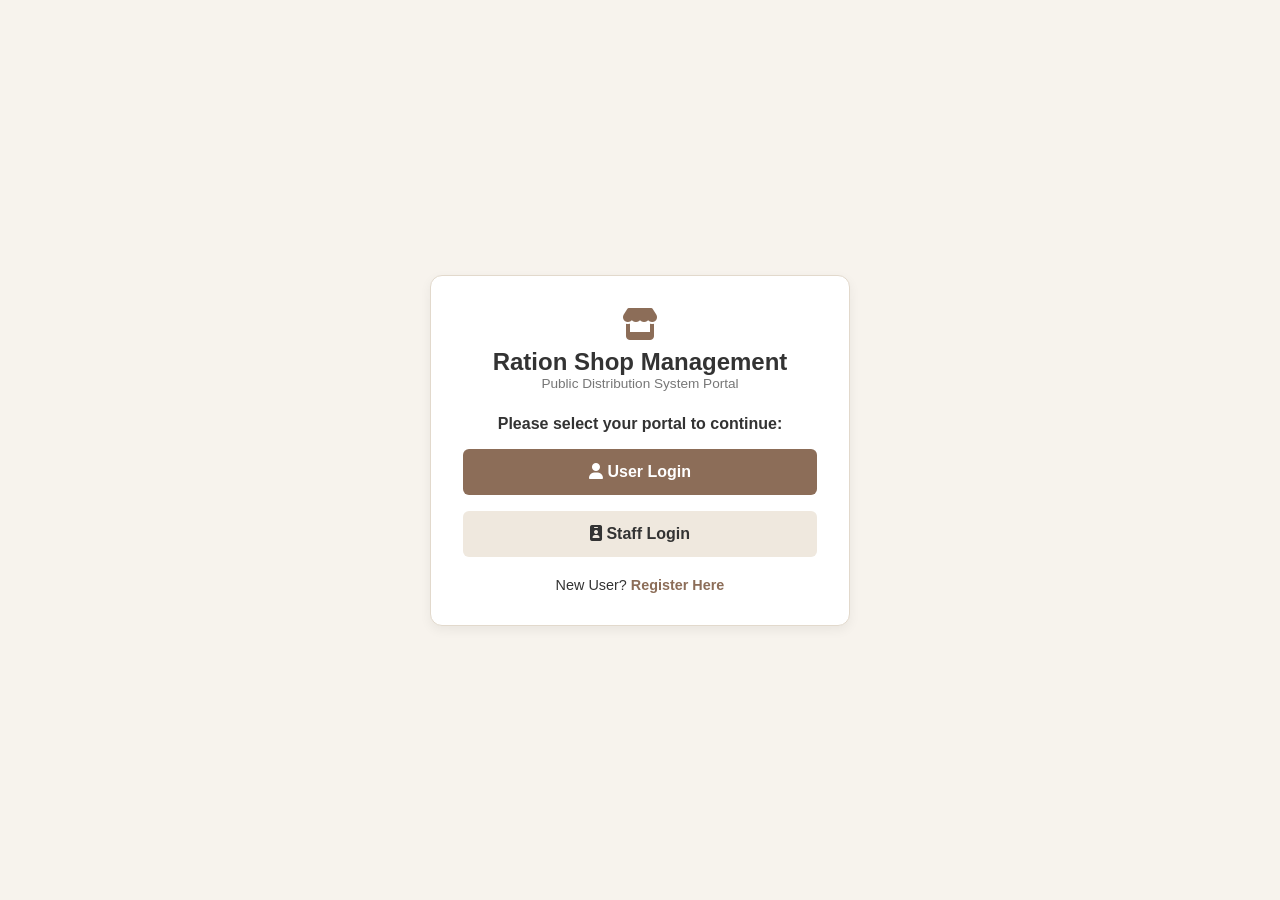
==== commit 3ca7b969: "again changes are done in the files" ====
--- a/index.html
+++ b/index.html
@@ -1,379 +1,356 @@
 <!DOCTYPE html>
 <html lang="en">
 <head>
-    <meta charset="UTF-8">
-    <meta name="viewport" content="width=device-width, initial-scale=1.0">
-    <title>Ration Shop Management System</title>
-    <link rel="stylesheet" href="style.css">
-    <!-- FontAwesome Icons -->
-    <link rel="stylesheet" href="https://cdnjs.cloudflare.com/ajax/libs/font-awesome/6.4.0/css/all.min.css">
+  <meta charset="UTF-8">
+  <meta name="viewport" content="width=device-width, initial-scale=1.0">
+  <title>Ration Shop Management System</title>
+  <link rel="stylesheet" href="style.css">
+  <!-- Font Awesome Icons -->
+  <link rel="stylesheet" href="https://cdnjs.cloudflare.com/ajax/libs/font-awesome/6.4.0/css/all.min.css">
 </head>
 <body>
 
-    <!-- =========================================================
-         1. AUTHENTICATION / LANDING VIEW (ACTIVE BY DEFAULT)
-         ========================================================= -->
-    <div id="authView" class="auth-wrapper">
-        <div class="auth-card card">
-            
-            <!-- A. COMMON LANDING PAGE (Initial Screen) -->
-            <div id="commonLandingScreen" class="auth-screen">
-                <div class="auth-brand">
-                    <i class="fa-solid fa-store fa-3x brand-icon"></i>
-                    <h2>Ration Shop Management</h2>
-                    <p class="subtext">Select your login portal to proceed</p>
-                </div>
-
-                <div class="role-button-group">
-                    <button class="btn btn-primary full-width large-btn" onclick="goToScreen('userLoginScreen')">
-                        <i class="fa-solid fa-user"></i> Staff / User Login
-                    </button>
-                    <button class="btn btn-secondary full-width large-btn" onclick="goToScreen('staffLoginScreen')">
-                        <i class="fa-solid fa-id-badge"></i> Staff Login
-                    </button>
-                </div>
-
-                <div class="auth-footer-link">
-                    <p>New User? <a href="#" onclick="goToScreen('registrationScreen')">Register Here</a></p>
-                </div>
-            </div>
-
-            <!-- B. USER LOGIN SCREEN -->
-            <div id="userLoginScreen" class="auth-screen hidden">
-                <button class="back-link" onclick="goToScreen('commonLandingScreen')">
-                    <i class="fa-solid fa-arrow-left"></i> Back
-                </button>
-                <div class="auth-brand">
-                    <h2>User Login</h2>
-                    <p class="subtext">Enter your Ration Card credentials</p>
-                </div>
-
-                <form onsubmit="handleUserLogin(event)">
-                    <div class="form-group">
-                        <label>Ration Card ID</label>
-                        <input type="text" placeholder="Enter Ration Card ID" required>
-                    </div>
-                    <div class="form-group">
-                        <label>Password</label>
-                        <input type="password" placeholder="Enter password" required>
-                    </div>
-                    <div class="form-options">
-                        <a href="#" onclick="goToScreen('forgotPasswordScreen')">Forgot password?</a>
-                    </div>
-                    <button type="submit" class="btn btn-primary full-width">Login</button>
-                </form>
-            </div>
-
-            <!-- C. STAFF LOGIN SCREEN -->
-            <div id="staffLoginScreen" class="auth-screen hidden">
-                <button class="back-link" onclick="goToScreen('commonLandingScreen')">
-                    <i class="fa-solid fa-arrow-left"></i> Back
-                </button>
-                <div class="auth-brand">
-                    <h2>Staff Login</h2>
-                    <p class="subtext">Enter your official Staff ID & Credentials</p>
-                </div>
-
-                <form onsubmit="handleStaffLogin(event)">
-                    <div class="form-group">
-                        <label>Staff ID</label>
-                        <input type="text" placeholder="Enter Staff ID (e.g., 1042)" required>
-                    </div>
-                    <div class="form-group">
-                        <label>Password</label>
-                        <input type="password" placeholder="Enter password" required>
-                    </div>
-                    <div class="form-options">
-                        <a href="#" onclick="goToScreen('forgotPasswordScreen')">Forgot password?</a>
-                    </div>
-                    <button type="submit" class="btn btn-primary full-width">Login to Staff Portal</button>
-                </form>
-            </div>
-
-            <!-- D. NEW USER REGISTRATION SCREEN -->
-            <div id="registrationScreen" class="auth-screen hidden">
-                <button class="back-link" onclick="goToScreen('commonLandingScreen')">
-                    <i class="fa-solid fa-arrow-left"></i> Back
-                </button>
-                <div class="auth-brand">
-                    <h2>User Registration</h2>
-                    <p class="subtext">Register your Ration Card for online management</p>
-                </div>
-
-                <form onsubmit="handleRegistration(event)">
-                    <div class="form-group">
-                        <label>Ration Card ID</label>
-                        <input type="text" placeholder="Enter Ration Card ID" required>
-                    </div>
-                    <div class="form-group">
-                        <label>Phone Number</label>
-                        <input type="tel" placeholder="Enter phone number" required>
-                    </div>
-                    <div class="form-group">
-                        <label>Password</label>
-                        <input type="password" placeholder="Enter password" required>
-                    </div>
-                    <div class="form-group">
-                        <label>Confirm Password</label>
-                        <input type="password" placeholder="Confirm password" required>
-                    </div>
-                    <button type="submit" class="btn btn-primary full-width">Register</button>
-                </form>
-            </div>
-
-            <!-- E. FORGOT PASSWORD / OTP SCREEN -->
-            <div id="forgotPasswordScreen" class="auth-screen hidden">
-                <button class="back-link" onclick="goToScreen('commonLandingScreen')">
-                    <i class="fa-solid fa-arrow-left"></i> Back
-                </button>
-                <div class="auth-brand">
-                    <h2>Forgot Password</h2>
-                    <p class="subtext">Verify your mobile number to reset password</p>
-                </div>
-
-                <div id="forgotStep1">
-                    <div class="form-group">
-                        <label>Registered Phone Number or ID</label>
-                        <input type="text" placeholder="Enter Phone or ID">
-                    </div>
-                    <button type="button" class="btn btn-primary full-width" onclick="sendOtp()">Send OTP</button>
-                </div>
-
-                <div id="forgotStep2" class="hidden">
-                    <p class="subtext text-center">Please type 4-digit verification code sent to XXXXXX0123</p>
-                    <div class="otp-inputs">
-                        <input type="text" maxlength="1" class="otp-box">
-                        <input type="text" maxlength="1" class="otp-box">
-                        <input type="text" maxlength="1" class="otp-box">
-                        <input type="text" maxlength="1" class="otp-box">
-                    </div>
-                    <button type="button" class="btn btn-primary full-width" onclick="verifyOtp()">Verify Code</button>
-                </div>
-            </div>
-
-        </div>
+  <!-- =========================================================
+       1. AUTHENTICATION & LANDING SCREEN (START PAGE)
+       ========================================================= -->
+  <div id="authScreen" class="auth-wrapper">
+    <div class="auth-card">
+      <div class="auth-brand-header">
+        <i class="fa-solid fa-store fa-2x brand-icon"></i>
+        <h2>Ration Shop Management</h2>
+        <p class="subtext">Public Distribution System Portal</p>
+      </div>
+
+      <!-- A. COMMON PORTAL ENTRY SCREEN -->
+      <div id="commonEntry" class="auth-step-view">
+        <p class="auth-instruction">Please select your portal to continue:</p>
+        <div class="button-stack">
+          <button class="btn btn-primary btn-large" onclick="showAuthForm('userLogin')">
+            <i class="fa-solid fa-user"></i> User Login
+          </button>
+          <button class="btn btn-secondary btn-large" onclick="showAuthForm('staffLogin')">
+            <i class="fa-solid fa-id-badge"></i> Staff Login
+          </button>
+        </div>
+        <div class="auth-footer-prompt">
+          New User? <a href="#" onclick="showAuthForm('userRegister')">Register Here</a>
+        </div>
+      </div>
+
+      <!-- B. USER LOGIN FORM -->
+      <div id="userLogin" class="auth-step-view hidden">
+        <button class="back-link" onclick="showAuthForm('commonEntry')">
+          <i class="fa-solid fa-arrow-left"></i> Back to Main
+        </button>
+        <h3 class="form-title">User Login</h3>
+        <p class="subtext">Enter your Ration Card details</p>
+        <form onsubmit="handleUserSubmit(event)">
+          <div class="form-group">
+            <label>Enter Ration Card ID</label>
+            <input type="text" placeholder="e.g., TN-892300192" required>
+          </div>
+          <div class="form-group">
+            <label>Password</label>
+            <input type="password" placeholder="Enter password" required>
+          </div>
+          <div class="form-actions">
+            <a href="#" onclick="showAuthForm('forgotPassword')">Forgot Password?</a>
+          </div>
+          <button type="submit" class="btn btn-primary btn-full">Login as User</button>
+        </form>
+      </div>
+
+      <!-- C. STAFF LOGIN FORM -->
+      <div id="staffLogin" class="auth-step-view hidden">
+        <button class="back-link" onclick="showAuthForm('commonEntry')">
+          <i class="fa-solid fa-arrow-left"></i> Back to Main
+        </button>
+        <h3 class="form-title">Staff Login</h3>
+        <p class="subtext">Official Staff Credentials Required</p>
+        <form onsubmit="handleStaffSubmit(event)">
+          <div class="form-group">
+            <label>Enter Staff ID</label>
+            <input type="text" placeholder="e.g., 1042" required>
+          </div>
+          <div class="form-group">
+            <label>Password</label>
+            <input type="password" placeholder="Enter password" required>
+          </div>
+          <div class="form-actions">
+            <a href="#" onclick="showAuthForm('forgotPassword')">Forgot Staff ID / Password?</a>
+          </div>
+          <button type="submit" class="btn btn-primary btn-full">Login as Staff</button>
+        </form>
+      </div>
+
+      <!-- D. NEW USER REGISTRATION -->
+      <div id="userRegister" class="auth-step-view hidden">
+        <button class="back-link" onclick="showAuthForm('commonEntry')">
+          <i class="fa-solid fa-arrow-left"></i> Back to Main
+        </button>
+        <h3 class="form-title">User Registration</h3>
+        <form onsubmit="handleRegistrationSubmit(event)">
+          <div class="form-group">
+            <label>Enter Ration Card ID</label>
+            <input type="text" placeholder="e.g., TN-892300192" required>
+          </div>
+          <div class="form-group">
+            <label>Phone Number</label>
+            <input type="tel" placeholder="+91 XXXXX XXXXX" required>
+          </div>
+          <div class="form-group">
+            <label>Password</label>
+            <input type="password" placeholder="Create password" required>
+          </div>
+          <div class="form-group">
+            <label>Confirm Password</label>
+            <input type="password" placeholder="Confirm password" required>
+          </div>
+          <button type="submit" class="btn btn-primary btn-full">Send OTP & Register</button>
+        </form>
+      </div>
+
+      <!-- E. FORGOT PASSWORD / OTP STEP -->
+      <div id="forgotPassword" class="auth-step-view hidden">
+        <button class="back-link" onclick="showAuthForm('commonEntry')">
+          <i class="fa-solid fa-arrow-left"></i> Back
+        </button>
+        <h3 class="form-title">Password Recovery</h3>
+        
+        <div id="otpStep1">
+          <div class="form-group">
+            <label>Registered Phone Number / ID</label>
+            <input type="text" placeholder="Enter your ID or phone">
+          </div>
+          <button type="button" class="btn btn-primary btn-full" onclick="sendOtpCode()">Send OTP</button>
+        </div>
+
+        <div id="otpStep2" class="hidden">
+          <p class="subtext text-center">Enter 4-digit code sent to registered mobile</p>
+          <div class="otp-container">
+            <input type="text" maxlength="1" class="otp-box">
+            <input type="text" maxlength="1" class="otp-box">
+            <input type="text" maxlength="1" class="otp-box">
+            <input type="text" maxlength="1" class="otp-box">
+          </div>
+          <button type="button" class="btn btn-primary btn-full" onclick="verifyOtpCode()">Verify & Proceed</button>
+        </div>
+      </div>
+
     </div>
-
-
-    <!-- =========================================================
-         2. MAIN APP DASHBOARD VIEW (LOCKED UNTIL LOGIN)
-         ========================================================= -->
-    <div id="mainDashboardView" class="hidden">
-
-        <!-- TOP NAVIGATION HEADER -->
-        <header class="app-header">
-            <div class="header-left">
-                <button id="sidebarToggle" class="icon-btn"><i class="fa-solid fa-bars"></i></button>
-                <div class="brand-logo">
-                    <i class="fa-solid fa-store"></i>
-                    <span>Ration Shop Management</span>
-                </div>
-            </div>
-
-            <div class="header-right">
-                <button class="icon-btn" onclick="openModal('notificationsModal')">
-                    <i class="fa-solid fa-bell"></i>
-                    <span class="badge">3</span>
-                </button>
-
-                <div class="user-profile-summary">
-                    <div class="avatar" id="userAvatar">S</div>
-                    <div class="user-details">
-                        <span class="user-name" id="userName">SARA</span>
-                        <span class="user-role" id="userRoleBadge">User ID: 12345</span>
-                    </div>
-                </div>
-
-                <button class="btn btn-outline" onclick="handleLogout()">
-                    <i class="fa-solid fa-right-from-bracket"></i> Logout
-                </button>
-            </div>
-        </header>
-
-        <!-- MAIN CONTAINER -->
-        <div class="app-container">
-
-            <!-- SIDEBAR NAVIGATION -->
-            <aside class="sidebar" id="sidebar">
-                <nav class="sidebar-nav">
-                    <!-- USER NAV LINKS -->
-                    <div class="nav-group" id="userNavGroup">
-                        <div class="nav-title">User Menu</div>
-                        <a href="#" class="nav-item active" onclick="switchTab('user-home', this)">
-                            <i class="fa-solid fa-house"></i> Home Dashboard
-                        </a>
-                        <a href="#" class="nav-item" onclick="switchTab('user-shops', this)">
-                            <i class="fa-solid fa-shop"></i> All Shops & Search
-                        </a>
-                        <a href="#" class="nav-item" onclick="switchTab('user-news', this)">
-                            <i class="fa-solid fa-newspaper"></i> News & Announcements
-                        </a>
-                        <a href="#" class="nav-item" onclick="switchTab('user-transactions', this)">
-                            <i class="fa-solid fa-receipt"></i> Transaction History
-                        </a>
-                        <a href="#" class="nav-item" onclick="switchTab('user-profile', this)">
-                            <i class="fa-solid fa-user"></i> My Profile
-                        </a>
-                    </div>
-
-                    <!-- STAFF NAV LINKS -->
-                    <div class="nav-group hidden" id="staffNavGroup">
-                        <div class="nav-title">Staff Menu</div>
-                        <a href="#" class="nav-item" onclick="switchTab('staff-home', this)">
-                            <i class="fa-solid fa-chart-line"></i> Terminal Dashboard
-                        </a>
-                        <a href="#" class="nav-item" onclick="switchTab('staff-search', this)">
-                            <i class="fa-solid fa-magnifying-glass"></i> Search Ration Card
-                        </a>
-                        <a href="#" class="nav-item" onclick="switchTab('staff-stock', this)">
-                            <i class="fa-solid fa-boxes-stacked"></i> Update Stock
-                        </a>
-                        <a href="#" class="nav-item" onclick="switchTab('staff-distributions', this)">
-                            <i class="fa-solid fa-truck-ramp-box"></i> Distribution Logs
-                        </a>
-                        <a href="#" class="nav-item" onclick="switchTab('staff-profile', this)">
-                            <i class="fa-solid fa-id-badge"></i> Staff Profile
-                        </a>
-                    </div>
-                </nav>
-
-                <div class="sidebar-footer">
-                    <p>&copy; 2026 Ration Mgmt App</p>
-                </div>
-            </aside>
-
-            <!-- MAIN CONTENT AREA -->
-            <main class="content-area">
-
-                <!-- USER HOME DASHBOARD -->
-                <section id="user-home" class="tab-page active">
-                    <div class="page-header">
-                        <h2>Welcome back, Sara!</h2>
-                        <p>Check active ration shop statuses, announcements, and quick updates.</p>
-                    </div>
-
-                    <div class="cards-grid">
-                        <div class="card shop-info-card">
-                            <div class="card-header">
-                                <i class="fa-solid fa-store"></i>
-                                <div>
-                                    <h3>Main Ration Shop, Nagercoil</h3>
-                                    <p class="subtext">Shop ID: #12345</p>
-                                </div>
-                            </div>
-                            <div class="status-pill open"><i class="fa-solid fa-circle"></i> Open Today</div>
-                            <hr class="divider">
-                            <p><strong>Timing:</strong> 8:30 AM - 5:30 PM</p>
-                            <p><strong>Staff In-charge:</strong> S. Dinesh (ID: 1042)</p>
-                        </div>
-
-                        <div class="card stock-card">
-                            <h3>Available Quota Stock</h3>
-                            <ul class="stock-list">
-                                <li><span><i class="fa-solid fa-wheat-awn"></i> Rice</span> <strong>20 kg</strong></li>
-                                <li><span><i class="fa-solid fa-bowl-rice"></i> Sugar</span> <strong>5 kg</strong></li>
-                                <li><span><i class="fa-solid fa-bottle-droplet"></i> Kerosene</span> <strong>3 L</strong></li>
-                                <li><span><i class="fa-solid fa-seedling"></i> Wheat</span> <strong>10 kg</strong></li>
-                            </ul>
-                        </div>
-                    </div>
-                </section>
-
-                <!-- USER ALL SHOPS -->
-                <section id="user-shops" class="tab-page">
-                    <div class="page-header">
-                        <h2>Find Ration Shops</h2>
-                    </div>
-                    <div class="search-bar-box">
-                        <input type="text" placeholder="Search by Shop Name, ID, or Location...">
-                        <button class="btn btn-primary">Search</button>
-                    </div>
-                    <div class="card shop-list-item">
-                        <h3>Nagercoil Central Ration Shop</h3>
-                        <p>Main Road, Nagercoil</p>
-                    </div>
-                </section>
-
-                <!-- USER NEWS -->
-                <section id="user-news" class="tab-page">
-                    <div class="page-header"><h2>Public Notices & News</h2></div>
-                    <div class="card"><p>New Digital Ration Card linking guidelines for 2026.</p></div>
-                </section>
-
-                <!-- USER TRANSACTIONS -->
-                <section id="user-transactions" class="tab-page">
-                    <div class="page-header"><h2>My Transaction History</h2></div>
-                    <div class="card">
-                        <p>Latest: 10kg Rice, 2kg Sugar on 02 Oct 2026</p>
-                    </div>
-                </section>
-
-                <!-- USER PROFILE -->
-                <section id="user-profile" class="tab-page">
-                    <div class="page-header"><h2>User Profile</h2></div>
-                    <div class="card"><p>Name: Sara | Card No: TN-892300192</p></div>
-                </section>
-
-                <!-- STAFF HOME -->
-                <section id="staff-home" class="tab-page">
-                    <div class="page-header">
-                        <h2>Staff Operations Terminal</h2>
-                        <p>Logged in as S. Dinesh (Staff ID: 1042)</p>
-                    </div>
-                    <div class="cards-grid">
-                        <div class="card" onclick="switchTab('staff-search')">
-                            <h3>Search Card & Distribute</h3>
-                        </div>
-                        <div class="card" onclick="switchTab('staff-stock')">
-                            <h3>Update Stock Inventory</h3>
-                        </div>
-                    </div>
-                </section>
-
-                <!-- STAFF SEARCH -->
-                <section id="staff-search" class="tab-page">
-                    <div class="page-header"><h2>Search Ration Card</h2></div>
-                    <div class="card">
-                        <input type="text" placeholder="Enter Ration Card No...">
-                        <button class="btn btn-primary">Search</button>
-                    </div>
-                </section>
-
-                <!-- STAFF STOCK -->
-                <section id="staff-stock" class="tab-page">
-                    <div class="page-header"><h2>Update Stock Inventory</h2></div>
-                    <div class="card"><p>Select product and adjust stock quantity.</p></div>
-                </section>
-
-                <!-- STAFF DISTRIBUTIONS -->
-                <section id="staff-distributions" class="tab-page">
-                    <div class="page-header"><h2>Distribution Log</h2></div>
-                    <div class="card"><p>Distribution records will appear here.</p></div>
-                </section>
-
-                <!-- STAFF PROFILE -->
-                <section id="staff-profile" class="tab-page">
-                    <div class="page-header"><h2>Staff Profile</h2></div>
-                    <div class="card"><p>Staff: S. Dinesh (ID: 1042)</p></div>
-                </section>
-
-            </main>
-        </div>
-
-        <footer class="app-footer">
-            <p>&copy; 2026 Ration Shop Management System.</p>
-        </footer>
+  </div>
+
+
+  <!-- =========================================================
+       2. MAIN WEB APP DASHBOARD (SHOWN AFTER LOGIN)
+       ========================================================= -->
+  <div id="appContainer" class="app-layout hidden">
+
+    <!-- TOP HEADER -->
+    <header class="app-header">
+      <div class="header-left">
+        <button id="menuToggle" class="icon-button"><i class="fa-solid fa-bars"></i></button>
+        <div class="brand">
+          <i class="fa-solid fa-store"></i>
+          <span>Ration Shop Mgmt</span>
+        </div>
+      </div>
+
+      <div class="header-right">
+        <div class="user-pill">
+          <div class="avatar" id="avatarIcon">S</div>
+          <div class="user-meta">
+            <span class="user-name" id="displayName">SARA</span>
+            <span class="user-sub" id="displayRole">User ID: 12345</span>
+          </div>
+        </div>
+        <button class="btn btn-outline" onclick="performLogout()">
+          <i class="fa-solid fa-right-from-bracket"></i> Logout
+        </button>
+      </div>
+    </header>
+
+    <!-- MIDDLE BODY VIEWPORT -->
+    <div class="app-body">
+      
+      <!-- SIDEBAR NAVIGATION -->
+      <aside class="app-sidebar" id="appSidebar">
+        <!-- USER NAV LINKS -->
+        <nav class="nav-menu" id="userMenu">
+          <div class="nav-category">User Portal</div>
+          <a class="nav-item active" onclick="showTab('user-home-page', this)"><i class="fa-solid fa-house"></i> Home Dashboard</a>
+          <a class="nav-item" onclick="showTab('user-shops-page', this)"><i class="fa-solid fa-shop"></i> All Shops</a>
+          <a class="nav-item" onclick="showTab('user-news-page', this)"><i class="fa-solid fa-newspaper"></i> News & Notices</a>
+          <a class="nav-item" onclick="showTab('user-txns-page', this)"><i class="fa-solid fa-receipt"></i> Transactions</a>
+          <a class="nav-item" onclick="showTab('user-profile-page', this)"><i class="fa-solid fa-user"></i> My Profile</a>
+        </nav>
+
+        <!-- STAFF NAV LINKS -->
+        <nav class="nav-menu hidden" id="staffMenu">
+          <div class="nav-category">Staff Operations</div>
+          <a class="nav-item" onclick="showTab('staff-home-page', this)"><i class="fa-solid fa-chart-line"></i> Terminal Home</a>
+          <a class="nav-item" onclick="showTab('staff-search-page', this)"><i class="fa-solid fa-magnifying-glass"></i> Search Ration Card</a>
+          <a class="nav-item" onclick="showTab('staff-stock-page', this)"><i class="fa-solid fa-boxes-stacked"></i> Update Stock</a>
+          <a class="nav-item" onclick="showTab('staff-distr-page', this)"><i class="fa-solid fa-truck-ramp-box"></i> Distribution Logs</a>
+          <a class="nav-item" onclick="showTab('staff-profile-page', this)"><i class="fa-solid fa-id-badge"></i> Staff Profile</a>
+        </nav>
+      </aside>
+
+      <!-- DYNAMIC TAB PAGE CONTENT AREA -->
+      <main class="main-content">
+
+        <!-- USER PAGES -->
+        <section id="user-home-page" class="content-tab active">
+          <div class="section-title">
+            <h2>Welcome back, Sara!</h2>
+            <p>Assigned Shop Overview & Month Allotments</p>
+          </div>
+          <div class="dashboard-cards">
+            <div class="card">
+              <h3><i class="fa-solid fa-shop"></i> Main Ration Shop, Nagercoil</h3>
+              <p><strong>Shop ID:</strong> #12345</p>
+              <p><strong>Timing:</strong> 8:30 AM - 5:30 PM</p>
+              <p><strong>Staff In-Charge:</strong> S. Dinesh</p>
+              <div class="status-tag open">Open Today</div>
+            </div>
+            <div class="card">
+              <h3>Available Monthly Stock Quota</h3>
+              <ul class="stock-list">
+                <li><span>Rice</span> <strong>20 kg</strong></li>
+                <li><span>Sugar</span> <strong>5 kg</strong></li>
+                <li><span>Wheat</span> <strong>10 kg</strong></li>
+                <li><span>Kerosene</span> <strong>3 L</strong></li>
+              </ul>
+            </div>
+          </div>
+        </section>
+
+        <section id="user-shops-page" class="content-tab">
+          <div class="section-title"><h2>Find Ration Outlets</h2></div>
+          <div class="search-box">
+            <input type="text" placeholder="Search by shop name, pincode, or ID...">
+            <button class="btn btn-primary">Search</button>
+          </div>
+          <div class="card margin-top">
+            <h3>Nagercoil Central Ration Outlet</h3>
+            <p>Main Road, Nagercoil • Open 8:30 AM to 5:30 PM</p>
+          </div>
+        </section>
+
+        <section id="user-news-page" class="content-tab">
+          <div class="section-title"><h2>News & Announcements</h2></div>
+          <div class="card">
+            <h3>Digital Ration Card Mandatory Update</h3>
+            <p>Please update your registered mobile number for smooth OTP distributions.</p>
+          </div>
+        </section>
+
+        <section id="user-txns-page" class="content-tab">
+          <div class="section-title"><h2>Transaction History</h2></div>
+          <div class="card">
+            <table class="data-table">
+              <thead>
+                <tr><th>Date</th><th>Transaction ID</th><th>Items Collected</th><th>Status</th></tr>
+              </thead>
+              <tbody>
+                <tr><td>02 Oct 2026</td><td>#TXN-90812</td><td>Rice (10kg), Sugar (2kg)</td><td><span class="badge-success">Completed</span></td></tr>
+              </tbody>
+            </table>
+          </div>
+        </section>
+
+        <section id="user-profile-page" class="content-tab">
+          <div class="section-title"><h2>User Profile</h2></div>
+          <div class="card">
+            <p><strong>Name:</strong> Sara</p>
+            <p><strong>Card Number:</strong> TN-892300192</p>
+            <p><strong>Card Type:</strong> PHH (Priority Household)</p>
+          </div>
+        </section>
+
+
+        <!-- STAFF PAGES -->
+        <section id="staff-home-page" class="content-tab">
+          <div class="section-title">
+            <h2>Staff Operational Terminal</h2>
+            <p>Logged in as S. Dinesh (Staff ID: 1042)</p>
+          </div>
+          <div class="dashboard-cards">
+            <div class="card click-card" onclick="showTab('staff-search-page')">
+              <h3><i class="fa-solid fa-address-card"></i> Search Ration Card</h3>
+              <p>Lookup cardholders and record transactions</p>
+            </div>
+            <div class="card click-card" onclick="showTab('staff-stock-page')">
+              <h3><i class="fa-solid fa-box-open"></i> Stock Inventory</h3>
+              <p>Update stock quantities and add logs</p>
+            </div>
+          </div>
+        </section>
+
+        <section id="staff-search-page" class="content-tab">
+          <div class="section-title"><h2>Search Ration Card</h2></div>
+          <div class="card">
+            <div class="search-box">
+              <input type="text" placeholder="Enter Card No or Mobile Number...">
+              <button class="btn btn-primary" onclick="searchCardDemo()">Search</button>
+            </div>
+            <div id="searchResult" class="margin-top hidden">
+              <hr><br>
+              <h3>Card Found: TN-892300192</h3>
+              <p><strong>Beneficiary Name:</strong> Sara</p>
+              <button class="btn btn-secondary margin-top">Log Distribution</button>
+            </div>
+          </div>
+        </section>
+
+        <section id="staff-stock-page" class="content-tab">
+          <div class="section-title"><h2>Update Commodity Stock</h2></div>
+          <div class="card max-form">
+            <div class="form-group">
+              <label>Select Item</label>
+              <select><option>Rice</option><option>Sugar</option><option>Wheat</option></select>
+            </div>
+            <div class="form-group">
+              <label>Current Stock Quantity (kg)</label>
+              <input type="number" id="qtyVal" value="500">
+            </div>
+            <div class="form-group">
+              <label>Adjust Stock</label>
+              <div class="counter-buttons">
+                <button class="btn btn-secondary" onclick="changeQty(-10)">- 10 kg</button>
+                <button class="btn btn-secondary" onclick="changeQty(10)">+ 10 kg</button>
+              </div>
+            </div>
+            <button class="btn btn-primary btn-full" onclick="alert('Stock Updated!')">Save Stock Update</button>
+          </div>
+        </section>
+
+        <section id="staff-distr-page" class="content-tab">
+          <div class="section-title"><h2>Distribution Records</h2></div>
+          <div class="card">
+            <p>Distribution logs and records table.</p>
+          </div>
+        </section>
+
+        <section id="staff-profile-page" class="content-tab">
+          <div class="section-title"><h2>Staff Profile</h2></div>
+          <div class="card">
+            <p><strong>Staff Name:</strong> S. Dinesh</p>
+            <p><strong>Staff ID:</strong> 1042</p>
+            <p><strong>Assigned Shop:</strong> Main Ration Shop, Nagercoil (#12345)</p>
+          </div>
+        </section>
+
+      </main>
     </div>
 
-    <!-- NOTIFICATIONS MODAL -->
-    <div class="modal" id="notificationsModal">
-        <div class="modal-content">
-            <span class="close-btn" onclick="closeModal('notificationsModal')">&times;</span>
-            <h2>Notifications</h2>
-            <p>Quota for this month is now available.</p>
-        </div>
-    </div>
-
-    <script src="script.js"></script>
+    <!-- GLOBAL FOOTER -->
+    <footer class="app-footer">
+      <p>&copy; 2026 Ration Shop Management System. All rights reserved.</p>
+    </footer>
+
+  </div>
+
+  <script src="script.js"></script>
 </body>
 </html>
--- a/style.css
+++ b/style.css
@@ -1,170 +1,426 @@
 /* ==========================================
-   1. GLOBAL & COLOR SYSTEM
+   1. SYSTEM DESIGN & COLOR PALETTE
    ========================================== */
 :root {
-    --bg-main: #F7F3ED;          /* Warm beige background */
-    --bg-card: #FFFFFF;          /* Pure white card */
-    --bg-sidebar: #EFE8DE;       /* Soft tan sidebar */
-    --primary-color: #8C6D58;    /* Deep warm tan accent */
-    --primary-hover: #735745;
-    --text-dark: #333333;
-    --text-muted: #777777;
-    --border-color: #E2D9CC;
-    --success-color: #2E7D32;
-}
-
-* { box-sizing: border-box; margin: 0; padding: 0; }
+  --bg-main: #F7F3ED;          /* Warm beige page background */
+  --bg-card: #FFFFFF;          /* Clean white card background */
+  --bg-sidebar: #EFE8DE;       /* Soft tan sidebar */
+  --primary-color: #8C6D58;    /* Deep warm brown accent */
+  --primary-hover: #735745;
+  --text-dark: #333333;
+  --text-muted: #777777;
+  --border-color: #E2D9CC;
+  --success-bg: #E8F5E9;
+  --success-color: #2E7D32;
+}
+
+* {
+  box-sizing: border-box;
+  margin: 0;
+  padding: 0;
+}
 
 body {
-    font-family: 'Segoe UI', Tahoma, Geneva, Verdana, sans-serif;
-    background-color: var(--bg-main);
-    color: var(--text-dark);
+  font-family: 'Segoe UI', Tahoma, Geneva, Verdana, sans-serif;
+  background-color: var(--bg-main);
+  color: var(--text-dark);
 }
 
 /* ==========================================
-   2. AUTH / LANDING PAGE STYLES
+   2. AUTHENTICATION & PORTAL ENTRY STYLES
    ========================================== */
 .auth-wrapper {
-    display: flex;
-    justify-content: center;
-    align-items: center;
-    min-height: 100vh;
-    padding: 20px;
+  display: flex;
+  justify-content: center;
+  align-items: center;
+  min-height: 100vh;
+  padding: 20px;
 }
 
 .auth-card {
-    background: var(--bg-card);
-    border: 1px solid var(--border-color);
-    border-radius: 12px;
-    width: 100%;
-    max-width: 420px;
-    padding: 30px;
-    box-shadow: 0 4px 12px rgba(0, 0, 0, 0.05);
-}
-
-.auth-brand {
-    text-align: center;
-    margin-bottom: 24px;
+  background: var(--bg-card);
+  border: 1px solid var(--border-color);
+  border-radius: 12px;
+  width: 100%;
+  max-width: 420px;
+  padding: 32px;
+  box-shadow: 0 4px 12px rgba(0,0,0,0.06);
+}
+
+.auth-brand-header {
+  text-align: center;
+  margin-bottom: 24px;
 }
 
 .brand-icon {
-    color: var(--primary-color);
-    margin-bottom: 12px;
+  color: var(--primary-color);
+  margin-bottom: 8px;
 }
 
 .subtext {
-    font-size: 0.85rem;
-    color: var(--text-muted);
-}
-
-.role-button-group {
-    display: flex;
-    flex-direction: column;
-    gap: 16px;
-    margin: 20px 0;
-}
-
-.large-btn {
-    padding: 14px;
-    font-size: 1rem;
-    display: flex;
-    align-items: center;
-    justify-content: center;
-    gap: 10px;
-}
-
-.auth-footer-link {
-    text-align: center;
-    margin-top: 20px;
-    font-size: 0.9rem;
-}
-
-.auth-footer-link a, .form-options a {
-    color: var(--primary-color);
-    text-decoration: none;
-    font-weight: 600;
+  font-size: 0.85rem;
+  color: var(--text-muted);
+}
+
+.auth-instruction {
+  font-weight: 600;
+  margin-bottom: 16px;
+  text-align: center;
+}
+
+.button-stack {
+  display: flex;
+  flex-direction: column;
+  gap: 16px;
+  margin-bottom: 20px;
+}
+
+.auth-footer-prompt {
+  text-align: center;
+  font-size: 0.9rem;
+}
+
+.auth-footer-prompt a, .form-actions a {
+  color: var(--primary-color);
+  text-decoration: none;
+  font-weight: 600;
 }
 
 .back-link {
-    background: none;
-    border: none;
-    color: var(--primary-color);
-    font-weight: 600;
-    cursor: pointer;
-    margin-bottom: 16px;
-}
-
-.form-options {
-    text-align: right;
-    margin-bottom: 16px;
+  background: none;
+  border: none;
+  color: var(--primary-color);
+  font-weight: 600;
+  cursor: pointer;
+  margin-bottom: 16px;
+  display: inline-flex;
+  align-items: center;
+  gap: 6px;
+}
+
+.form-title {
+  margin-bottom: 6px;
+}
+
+.form-actions {
+  text-align: right;
+  margin-bottom: 16px;
 }
 
 /* ==========================================
-   3. APP HEADER & LAYOUT STYLES
+   3. WEB APP HEADER & LAYOUT STYLES
    ========================================== */
+.app-layout {
+  display: flex;
+  flex-direction: column;
+  min-height: 100vh;
+}
+
 .app-header {
-    display: flex;
-    justify-content: space-between;
-    align-items: center;
-    background-color: var(--bg-card);
-    padding: 12px 24px;
-    border-bottom: 1px solid var(--border-color);
-}
-
-.header-left, .header-right { display: flex; align-items: center; gap: 16px; }
-
-.brand-logo { display: flex; align-items: center; gap: 10px; font-weight: 700; color: var(--primary-color); }
+  display: flex;
+  justify-content: space-between;
+  align-items: center;
+  background-color: var(--bg-card);
+  padding: 12px 24px;
+  border-bottom: 1px solid var(--border-color);
+  position: sticky;
+  top: 0;
+  z-index: 10;
+}
+
+.header-left, .header-right {
+  display: flex;
+  align-items: center;
+  gap: 16px;
+}
+
+.brand {
+  display: flex;
+  align-items: center;
+  gap: 10px;
+  font-weight: 700;
+  font-size: 1.1rem;
+  color: var(--primary-color);
+}
+
+.icon-button {
+  background: none;
+  border: none;
+  font-size: 1.2rem;
+  cursor: pointer;
+}
+
+.user-pill {
+  display: flex;
+  align-items: center;
+  gap: 10px;
+}
 
 .avatar {
-    width: 36px; height: 36px;
-    border-radius: 50%;
-    background-color: var(--primary-color);
-    color: white;
-    display: flex; align-items: center; justify-content: center;
-    font-weight: bold;
-}
-
-.app-container { display: flex; min-height: calc(100vh - 120px); }
-
-.sidebar {
-    width: 260px;
-    background-color: var(--bg-sidebar);
-    border-right: 1px solid var(--border-color);
-}
-
-.nav-title { padding: 12px 20px 6px; font-size: 0.75rem; text-transform: uppercase; color: var(--text-muted); font-weight: 700; }
+  width: 36px;
+  height: 36px;
+  border-radius: 50%;
+  background-color: var(--primary-color);
+  color: white;
+  display: flex;
+  align-items: center;
+  justify-content: center;
+  font-weight: bold;
+}
+
+.user-meta {
+  display: flex;
+  flex-direction: column;
+}
+
+.user-name {
+  font-weight: 600;
+  font-size: 0.9rem;
+}
+
+.user-sub {
+  font-size: 0.75rem;
+  color: var(--text-muted);
+}
+
+.app-body {
+  display: flex;
+  flex: 1;
+}
+
+/* SIDEBAR */
+.app-sidebar {
+  width: 250px;
+  background-color: var(--bg-sidebar);
+  border-right: 1px solid var(--border-color);
+  transition: margin-left 0.3s ease;
+}
+
+.app-sidebar.collapsed {
+  margin-left: -250px;
+}
+
+.nav-category {
+  padding: 16px 20px 8px;
+  font-size: 0.75rem;
+  text-transform: uppercase;
+  font-weight: bold;
+  color: var(--text-muted);
+}
 
 .nav-item {
-    display: flex; align-items: center; gap: 12px;
-    padding: 12px 20px;
-    color: var(--text-dark); text-decoration: none;
-}
-
-.nav-item.active, .nav-item:hover { background-color: var(--primary-color); color: white; }
-
-.content-area { flex: 1; padding: 30px; }
-
-.tab-page { display: none; }
-.tab-page.active { display: block; }
-
-.card { background-color: var(--bg-card); border: 1px solid var(--border-color); border-radius: 10px; padding: 20px; }
+  display: flex;
+  align-items: center;
+  gap: 12px;
+  padding: 12px 20px;
+  color: var(--text-dark);
+  text-decoration: none;
+  cursor: pointer;
+  font-weight: 500;
+}
+
+.nav-item:hover, .nav-item.active {
+  background-color: var(--primary-color);
+  color: white;
+}
+
+/* MAIN VIEWPORT */
+.main-content {
+  flex: 1;
+  padding: 30px;
+}
+
+.content-tab {
+  display: none;
+}
+
+.content-tab.active {
+  display: block;
+}
+
+.section-title {
+  margin-bottom: 20px;
+}
+
+.section-title h2 {
+  color: var(--primary-color);
+}
+
+.dashboard-cards {
+  display: grid;
+  grid-template-columns: repeat(auto-fit, minmax(280px, 1fr));
+  gap: 20px;
+}
+
+.card {
+  background-color: var(--bg-card);
+  border: 1px solid var(--border-color);
+  border-radius: 10px;
+  padding: 20px;
+}
+
+.click-card {
+  cursor: pointer;
+  transition: transform 0.2s;
+}
+
+.click-card:hover {
+  transform: translateY(-2px);
+}
+
+.status-tag {
+  display: inline-block;
+  padding: 4px 10px;
+  border-radius: 12px;
+  font-size: 0.8rem;
+  font-weight: 600;
+  margin-top: 10px;
+}
+
+.status-tag.open {
+  background-color: var(--success-bg);
+  color: var(--success-color);
+}
+
+.stock-list {
+  list-style: none;
+  margin-top: 10px;
+}
+
+.stock-list li {
+  display: flex;
+  justify-content: space-between;
+  padding: 8px 0;
+  border-bottom: 1px dashed var(--border-color);
+}
 
 /* ==========================================
-   4. FORM & BUTTON UTILITIES
+   4. FORM ELEMENTS & BUTTONS
    ========================================== */
-.btn { padding: 10px 16px; border-radius: 6px; border: none; font-weight: 600; cursor: pointer; }
-.btn-primary { background-color: var(--primary-color); color: white; }
-.btn-secondary { background-color: var(--bg-sidebar); color: var(--text-dark); }
-.btn-outline { background: transparent; border: 1px solid var(--primary-color); color: var(--primary-color); }
-.full-width { width: 100%; }
-
-.form-group { margin-bottom: 16px; }
-.form-group label { display: block; margin-bottom: 6px; font-weight: 600; font-size: 0.9rem; }
-.form-group input { width: 100%; padding: 10px; border: 1px solid var(--border-color); border-radius: 6px; }
-
-.otp-inputs { display: flex; gap: 10px; justify-content: center; margin: 20px 0; }
-.otp-box { width: 45px; height: 45px; text-align: center; font-size: 1.2rem; border: 1px solid var(--border-color); border-radius: 6px; }
-
-.hidden { display: none !important; }
-
-.app-footer { background: var(--bg-card); text-align: center; padding: 16px; border-top: 1px solid var(--border-color); }+.btn {
+  padding: 10px 18px;
+  border-radius: 6px;
+  border: none;
+  font-weight: 600;
+  cursor: pointer;
+}
+
+.btn-large {
+  padding: 14px;
+  font-size: 1rem;
+}
+
+.btn-full {
+  width: 100%;
+}
+
+.btn-primary {
+  background-color: var(--primary-color);
+  color: white;
+}
+
+.btn-primary:hover {
+  background-color: var(--primary-hover);
+}
+
+.btn-secondary {
+  background-color: var(--bg-sidebar);
+  color: var(--text-dark);
+}
+
+.btn-outline {
+  background: transparent;
+  border: 1px solid var(--primary-color);
+  color: var(--primary-color);
+}
+
+.form-group {
+  margin-bottom: 16px;
+}
+
+.form-group label {
+  display: block;
+  margin-bottom: 6px;
+  font-weight: 600;
+  font-size: 0.9rem;
+}
+
+.form-group input, .form-group select {
+  width: 100%;
+  padding: 10px;
+  border: 1px solid var(--border-color);
+  border-radius: 6px;
+}
+
+.search-box {
+  display: flex;
+  gap: 10px;
+}
+
+.search-box input {
+  flex: 1;
+  padding: 10px;
+  border: 1px solid var(--border-color);
+  border-radius: 6px;
+}
+
+.otp-container {
+  display: flex;
+  gap: 10px;
+  justify-content: center;
+  margin: 20px 0;
+}
+
+.otp-box {
+  width: 45px;
+  height: 45px;
+  text-align: center;
+  font-size: 1.2rem;
+  border: 1px solid var(--border-color);
+  border-radius: 6px;
+}
+
+.data-table {
+  width: 100%;
+  border-collapse: collapse;
+}
+
+.data-table th, .data-table td {
+  padding: 12px;
+  border-bottom: 1px solid var(--border-color);
+  text-align: left;
+}
+
+.badge-success {
+  background-color: var(--success-bg);
+  color: var(--success-color);
+  padding: 4px 8px;
+  border-radius: 4px;
+  font-size: 0.8rem;
+}
+
+.counter-buttons {
+  display: flex;
+  gap: 10px;
+}
+
+.max-form {
+  max-width: 480px;
+}
+
+.margin-top {
+  margin-top: 20px;
+}
+
+.hidden {
+  display: none !important;
+}
+
+.app-footer {
+  background: var(--bg-card);
+  text-align: center;
+  padding: 16px;
+  border-top: 1px solid var(--border-color);
+  font-size: 0.85rem;
+  color: var(--text-muted);
+}
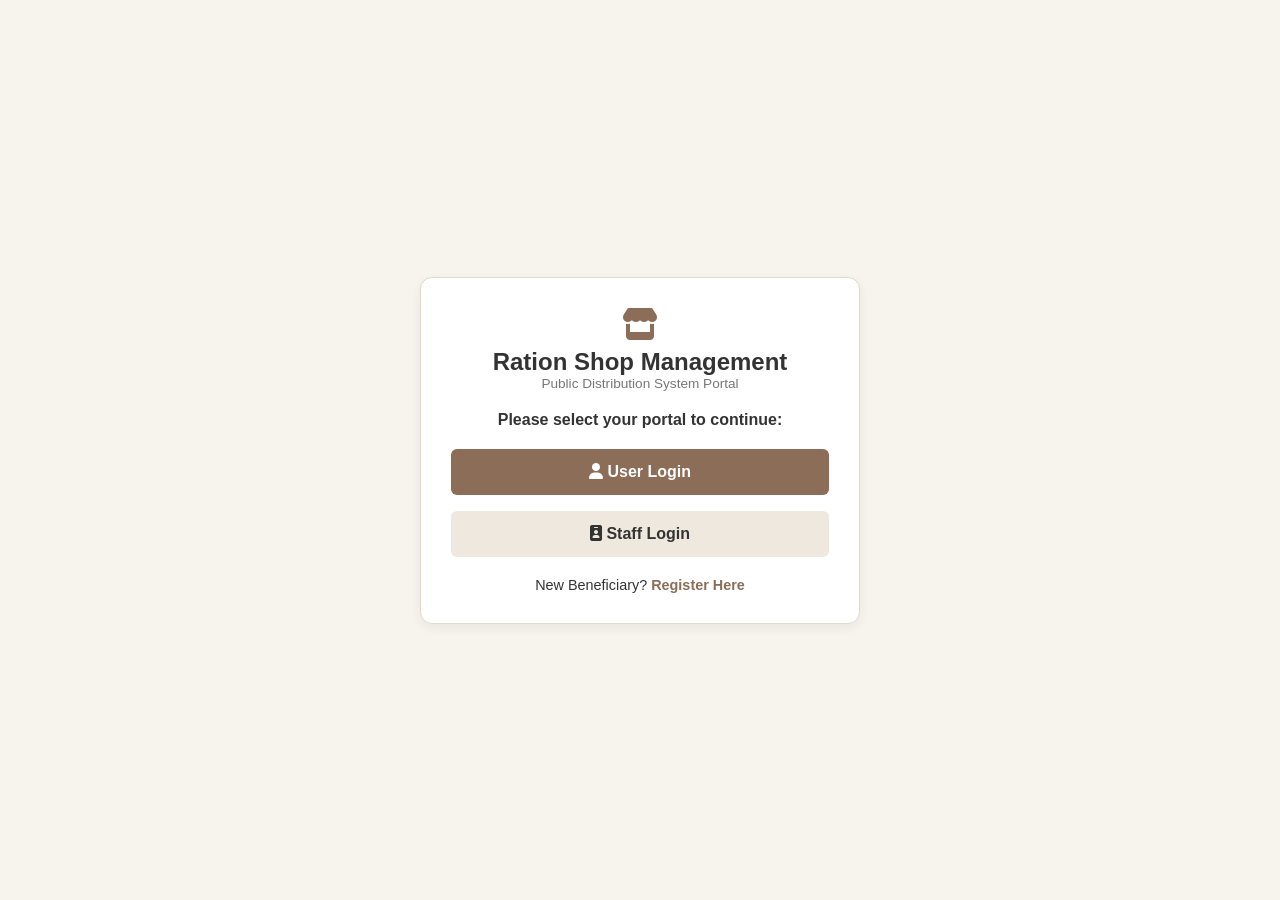
==== commit 9c03bfb8: "changes made" ====
--- a/index.html
+++ b/index.html
@@ -4,16 +4,12 @@
   <meta charset="UTF-8">
   <meta name="viewport" content="width=device-width, initial-scale=1.0">
   <title>Ration Shop Management System</title>
-  <link rel="stylesheet" href="style.css">
-  <!-- Font Awesome Icons -->
+  <link rel="stylesheet" href="css/style.css">
   <link rel="stylesheet" href="https://cdnjs.cloudflare.com/ajax/libs/font-awesome/6.4.0/css/all.min.css">
 </head>
 <body>
 
-  <!-- =========================================================
-       1. AUTHENTICATION & LANDING SCREEN (START PAGE)
-       ========================================================= -->
-  <div id="authScreen" class="auth-wrapper">
+  <div class="auth-wrapper">
     <div class="auth-card">
       <div class="auth-brand-header">
         <i class="fa-solid fa-store fa-2x brand-icon"></i>
@@ -21,336 +17,23 @@
         <p class="subtext">Public Distribution System Portal</p>
       </div>
 
-      <!-- A. COMMON PORTAL ENTRY SCREEN -->
-      <div id="commonEntry" class="auth-step-view">
-        <p class="auth-instruction">Please select your portal to continue:</p>
-        <div class="button-stack">
-          <button class="btn btn-primary btn-large" onclick="showAuthForm('userLogin')">
-            <i class="fa-solid fa-user"></i> User Login
-          </button>
-          <button class="btn btn-secondary btn-large" onclick="showAuthForm('staffLogin')">
-            <i class="fa-solid fa-id-badge"></i> Staff Login
-          </button>
-        </div>
-        <div class="auth-footer-prompt">
-          New User? <a href="#" onclick="showAuthForm('userRegister')">Register Here</a>
-        </div>
+      <p class="auth-instruction">Please select your portal to continue:</p>
+      
+      <div class="button-stack">
+        <a href="user/login.html" class="btn btn-primary btn-large block-btn">
+          <i class="fa-solid fa-user"></i> User Login
+        </a>
+        <a href="staff/login.html" class="btn btn-secondary btn-large block-btn">
+          <i class="fa-solid fa-id-badge"></i> Staff Login
+        </a>
       </div>
 
-      <!-- B. USER LOGIN FORM -->
-      <div id="userLogin" class="auth-step-view hidden">
-        <button class="back-link" onclick="showAuthForm('commonEntry')">
-          <i class="fa-solid fa-arrow-left"></i> Back to Main
-        </button>
-        <h3 class="form-title">User Login</h3>
-        <p class="subtext">Enter your Ration Card details</p>
-        <form onsubmit="handleUserSubmit(event)">
-          <div class="form-group">
-            <label>Enter Ration Card ID</label>
-            <input type="text" placeholder="e.g., TN-892300192" required>
-          </div>
-          <div class="form-group">
-            <label>Password</label>
-            <input type="password" placeholder="Enter password" required>
-          </div>
-          <div class="form-actions">
-            <a href="#" onclick="showAuthForm('forgotPassword')">Forgot Password?</a>
-          </div>
-          <button type="submit" class="btn btn-primary btn-full">Login as User</button>
-        </form>
+      <div class="auth-footer-prompt">
+        New Beneficiary? <a href="user/register.html">Register Here</a>
       </div>
-
-      <!-- C. STAFF LOGIN FORM -->
-      <div id="staffLogin" class="auth-step-view hidden">
-        <button class="back-link" onclick="showAuthForm('commonEntry')">
-          <i class="fa-solid fa-arrow-left"></i> Back to Main
-        </button>
-        <h3 class="form-title">Staff Login</h3>
-        <p class="subtext">Official Staff Credentials Required</p>
-        <form onsubmit="handleStaffSubmit(event)">
-          <div class="form-group">
-            <label>Enter Staff ID</label>
-            <input type="text" placeholder="e.g., 1042" required>
-          </div>
-          <div class="form-group">
-            <label>Password</label>
-            <input type="password" placeholder="Enter password" required>
-          </div>
-          <div class="form-actions">
-            <a href="#" onclick="showAuthForm('forgotPassword')">Forgot Staff ID / Password?</a>
-          </div>
-          <button type="submit" class="btn btn-primary btn-full">Login as Staff</button>
-        </form>
-      </div>
-
-      <!-- D. NEW USER REGISTRATION -->
-      <div id="userRegister" class="auth-step-view hidden">
-        <button class="back-link" onclick="showAuthForm('commonEntry')">
-          <i class="fa-solid fa-arrow-left"></i> Back to Main
-        </button>
-        <h3 class="form-title">User Registration</h3>
-        <form onsubmit="handleRegistrationSubmit(event)">
-          <div class="form-group">
-            <label>Enter Ration Card ID</label>
-            <input type="text" placeholder="e.g., TN-892300192" required>
-          </div>
-          <div class="form-group">
-            <label>Phone Number</label>
-            <input type="tel" placeholder="+91 XXXXX XXXXX" required>
-          </div>
-          <div class="form-group">
-            <label>Password</label>
-            <input type="password" placeholder="Create password" required>
-          </div>
-          <div class="form-group">
-            <label>Confirm Password</label>
-            <input type="password" placeholder="Confirm password" required>
-          </div>
-          <button type="submit" class="btn btn-primary btn-full">Send OTP & Register</button>
-        </form>
-      </div>
-
-      <!-- E. FORGOT PASSWORD / OTP STEP -->
-      <div id="forgotPassword" class="auth-step-view hidden">
-        <button class="back-link" onclick="showAuthForm('commonEntry')">
-          <i class="fa-solid fa-arrow-left"></i> Back
-        </button>
-        <h3 class="form-title">Password Recovery</h3>
-        
-        <div id="otpStep1">
-          <div class="form-group">
-            <label>Registered Phone Number / ID</label>
-            <input type="text" placeholder="Enter your ID or phone">
-          </div>
-          <button type="button" class="btn btn-primary btn-full" onclick="sendOtpCode()">Send OTP</button>
-        </div>
-
-        <div id="otpStep2" class="hidden">
-          <p class="subtext text-center">Enter 4-digit code sent to registered mobile</p>
-          <div class="otp-container">
-            <input type="text" maxlength="1" class="otp-box">
-            <input type="text" maxlength="1" class="otp-box">
-            <input type="text" maxlength="1" class="otp-box">
-            <input type="text" maxlength="1" class="otp-box">
-          </div>
-          <button type="button" class="btn btn-primary btn-full" onclick="verifyOtpCode()">Verify & Proceed</button>
-        </div>
-      </div>
-
     </div>
   </div>
 
-
-  <!-- =========================================================
-       2. MAIN WEB APP DASHBOARD (SHOWN AFTER LOGIN)
-       ========================================================= -->
-  <div id="appContainer" class="app-layout hidden">
-
-    <!-- TOP HEADER -->
-    <header class="app-header">
-      <div class="header-left">
-        <button id="menuToggle" class="icon-button"><i class="fa-solid fa-bars"></i></button>
-        <div class="brand">
-          <i class="fa-solid fa-store"></i>
-          <span>Ration Shop Mgmt</span>
-        </div>
-      </div>
-
-      <div class="header-right">
-        <div class="user-pill">
-          <div class="avatar" id="avatarIcon">S</div>
-          <div class="user-meta">
-            <span class="user-name" id="displayName">SARA</span>
-            <span class="user-sub" id="displayRole">User ID: 12345</span>
-          </div>
-        </div>
-        <button class="btn btn-outline" onclick="performLogout()">
-          <i class="fa-solid fa-right-from-bracket"></i> Logout
-        </button>
-      </div>
-    </header>
-
-    <!-- MIDDLE BODY VIEWPORT -->
-    <div class="app-body">
-      
-      <!-- SIDEBAR NAVIGATION -->
-      <aside class="app-sidebar" id="appSidebar">
-        <!-- USER NAV LINKS -->
-        <nav class="nav-menu" id="userMenu">
-          <div class="nav-category">User Portal</div>
-          <a class="nav-item active" onclick="showTab('user-home-page', this)"><i class="fa-solid fa-house"></i> Home Dashboard</a>
-          <a class="nav-item" onclick="showTab('user-shops-page', this)"><i class="fa-solid fa-shop"></i> All Shops</a>
-          <a class="nav-item" onclick="showTab('user-news-page', this)"><i class="fa-solid fa-newspaper"></i> News & Notices</a>
-          <a class="nav-item" onclick="showTab('user-txns-page', this)"><i class="fa-solid fa-receipt"></i> Transactions</a>
-          <a class="nav-item" onclick="showTab('user-profile-page', this)"><i class="fa-solid fa-user"></i> My Profile</a>
-        </nav>
-
-        <!-- STAFF NAV LINKS -->
-        <nav class="nav-menu hidden" id="staffMenu">
-          <div class="nav-category">Staff Operations</div>
-          <a class="nav-item" onclick="showTab('staff-home-page', this)"><i class="fa-solid fa-chart-line"></i> Terminal Home</a>
-          <a class="nav-item" onclick="showTab('staff-search-page', this)"><i class="fa-solid fa-magnifying-glass"></i> Search Ration Card</a>
-          <a class="nav-item" onclick="showTab('staff-stock-page', this)"><i class="fa-solid fa-boxes-stacked"></i> Update Stock</a>
-          <a class="nav-item" onclick="showTab('staff-distr-page', this)"><i class="fa-solid fa-truck-ramp-box"></i> Distribution Logs</a>
-          <a class="nav-item" onclick="showTab('staff-profile-page', this)"><i class="fa-solid fa-id-badge"></i> Staff Profile</a>
-        </nav>
-      </aside>
-
-      <!-- DYNAMIC TAB PAGE CONTENT AREA -->
-      <main class="main-content">
-
-        <!-- USER PAGES -->
-        <section id="user-home-page" class="content-tab active">
-          <div class="section-title">
-            <h2>Welcome back, Sara!</h2>
-            <p>Assigned Shop Overview & Month Allotments</p>
-          </div>
-          <div class="dashboard-cards">
-            <div class="card">
-              <h3><i class="fa-solid fa-shop"></i> Main Ration Shop, Nagercoil</h3>
-              <p><strong>Shop ID:</strong> #12345</p>
-              <p><strong>Timing:</strong> 8:30 AM - 5:30 PM</p>
-              <p><strong>Staff In-Charge:</strong> S. Dinesh</p>
-              <div class="status-tag open">Open Today</div>
-            </div>
-            <div class="card">
-              <h3>Available Monthly Stock Quota</h3>
-              <ul class="stock-list">
-                <li><span>Rice</span> <strong>20 kg</strong></li>
-                <li><span>Sugar</span> <strong>5 kg</strong></li>
-                <li><span>Wheat</span> <strong>10 kg</strong></li>
-                <li><span>Kerosene</span> <strong>3 L</strong></li>
-              </ul>
-            </div>
-          </div>
-        </section>
-
-        <section id="user-shops-page" class="content-tab">
-          <div class="section-title"><h2>Find Ration Outlets</h2></div>
-          <div class="search-box">
-            <input type="text" placeholder="Search by shop name, pincode, or ID...">
-            <button class="btn btn-primary">Search</button>
-          </div>
-          <div class="card margin-top">
-            <h3>Nagercoil Central Ration Outlet</h3>
-            <p>Main Road, Nagercoil • Open 8:30 AM to 5:30 PM</p>
-          </div>
-        </section>
-
-        <section id="user-news-page" class="content-tab">
-          <div class="section-title"><h2>News & Announcements</h2></div>
-          <div class="card">
-            <h3>Digital Ration Card Mandatory Update</h3>
-            <p>Please update your registered mobile number for smooth OTP distributions.</p>
-          </div>
-        </section>
-
-        <section id="user-txns-page" class="content-tab">
-          <div class="section-title"><h2>Transaction History</h2></div>
-          <div class="card">
-            <table class="data-table">
-              <thead>
-                <tr><th>Date</th><th>Transaction ID</th><th>Items Collected</th><th>Status</th></tr>
-              </thead>
-              <tbody>
-                <tr><td>02 Oct 2026</td><td>#TXN-90812</td><td>Rice (10kg), Sugar (2kg)</td><td><span class="badge-success">Completed</span></td></tr>
-              </tbody>
-            </table>
-          </div>
-        </section>
-
-        <section id="user-profile-page" class="content-tab">
-          <div class="section-title"><h2>User Profile</h2></div>
-          <div class="card">
-            <p><strong>Name:</strong> Sara</p>
-            <p><strong>Card Number:</strong> TN-892300192</p>
-            <p><strong>Card Type:</strong> PHH (Priority Household)</p>
-          </div>
-        </section>
-
-
-        <!-- STAFF PAGES -->
-        <section id="staff-home-page" class="content-tab">
-          <div class="section-title">
-            <h2>Staff Operational Terminal</h2>
-            <p>Logged in as S. Dinesh (Staff ID: 1042)</p>
-          </div>
-          <div class="dashboard-cards">
-            <div class="card click-card" onclick="showTab('staff-search-page')">
-              <h3><i class="fa-solid fa-address-card"></i> Search Ration Card</h3>
-              <p>Lookup cardholders and record transactions</p>
-            </div>
-            <div class="card click-card" onclick="showTab('staff-stock-page')">
-              <h3><i class="fa-solid fa-box-open"></i> Stock Inventory</h3>
-              <p>Update stock quantities and add logs</p>
-            </div>
-          </div>
-        </section>
-
-        <section id="staff-search-page" class="content-tab">
-          <div class="section-title"><h2>Search Ration Card</h2></div>
-          <div class="card">
-            <div class="search-box">
-              <input type="text" placeholder="Enter Card No or Mobile Number...">
-              <button class="btn btn-primary" onclick="searchCardDemo()">Search</button>
-            </div>
-            <div id="searchResult" class="margin-top hidden">
-              <hr><br>
-              <h3>Card Found: TN-892300192</h3>
-              <p><strong>Beneficiary Name:</strong> Sara</p>
-              <button class="btn btn-secondary margin-top">Log Distribution</button>
-            </div>
-          </div>
-        </section>
-
-        <section id="staff-stock-page" class="content-tab">
-          <div class="section-title"><h2>Update Commodity Stock</h2></div>
-          <div class="card max-form">
-            <div class="form-group">
-              <label>Select Item</label>
-              <select><option>Rice</option><option>Sugar</option><option>Wheat</option></select>
-            </div>
-            <div class="form-group">
-              <label>Current Stock Quantity (kg)</label>
-              <input type="number" id="qtyVal" value="500">
-            </div>
-            <div class="form-group">
-              <label>Adjust Stock</label>
-              <div class="counter-buttons">
-                <button class="btn btn-secondary" onclick="changeQty(-10)">- 10 kg</button>
-                <button class="btn btn-secondary" onclick="changeQty(10)">+ 10 kg</button>
-              </div>
-            </div>
-            <button class="btn btn-primary btn-full" onclick="alert('Stock Updated!')">Save Stock Update</button>
-          </div>
-        </section>
-
-        <section id="staff-distr-page" class="content-tab">
-          <div class="section-title"><h2>Distribution Records</h2></div>
-          <div class="card">
-            <p>Distribution logs and records table.</p>
-          </div>
-        </section>
-
-        <section id="staff-profile-page" class="content-tab">
-          <div class="section-title"><h2>Staff Profile</h2></div>
-          <div class="card">
-            <p><strong>Staff Name:</strong> S. Dinesh</p>
-            <p><strong>Staff ID:</strong> 1042</p>
-            <p><strong>Assigned Shop:</strong> Main Ration Shop, Nagercoil (#12345)</p>
-          </div>
-        </section>
-
-      </main>
-    </div>
-
-    <!-- GLOBAL FOOTER -->
-    <footer class="app-footer">
-      <p>&copy; 2026 Ration Shop Management System. All rights reserved.</p>
-    </footer>
-
-  </div>
-
-  <script src="script.js"></script>
+  <script src="js/main.js"></script>
 </body>
 </html>
--- a/css/style.css
+++ b/css/style.css
@@ -0,0 +1,392 @@
+:root {
+  --bg-main: #F7F3ED;
+  --bg-card: #FFFFFF;
+  --bg-sidebar: #EFE8DE;
+  --primary-color: #8C6D58;
+  --primary-hover: #735745;
+  --danger-color: #D32F2F;
+  --success-bg: #E8F5E9;
+  --success-color: #2E7D32;
+  --danger-bg: #FFEBEE;
+  --text-dark: #333333;
+  --text-muted: #777777;
+  --border-color: #E2D9CC;
+}
+
+* {
+  box-sizing: border-box;
+  margin: 0;
+  padding: 0;
+}
+
+body {
+  font-family: 'Segoe UI', Tahoma, Geneva, Verdana, sans-serif;
+  background-color: var(--bg-main);
+  color: var(--text-dark);
+}
+
+/* Auth Screens Wrapper */
+.auth-wrapper {
+  display: flex;
+  justify-content: center;
+  align-items: center;
+  min-height: 100vh;
+  padding: 20px;
+}
+
+.auth-card {
+  background: var(--bg-card);
+  border: 1px solid var(--border-color);
+  border-radius: 12px;
+  width: 100%;
+  max-width: 440px;
+  padding: 30px;
+  box-shadow: 0 4px 12px rgba(0,0,0,0.06);
+}
+
+.auth-brand-header {
+  text-align: center;
+  margin-bottom: 20px;
+}
+
+.brand-icon {
+  color: var(--primary-color);
+  margin-bottom: 8px;
+}
+
+.subtext {
+  font-size: 0.85rem;
+  color: var(--text-muted);
+}
+
+.auth-instruction {
+  font-weight: 600;
+  margin-bottom: 20px;
+  text-align: center;
+}
+
+.button-stack {
+  display: flex;
+  flex-direction: column;
+  gap: 16px;
+  margin-bottom: 20px;
+}
+
+.block-btn {
+  display: flex;
+  align-items: center;
+  justify-content: center;
+  gap: 10px;
+  text-decoration: none;
+  text-align: center;
+}
+
+.auth-footer-prompt {
+  text-align: center;
+  font-size: 0.9rem;
+}
+
+.auth-footer-prompt a, .form-actions a {
+  color: var(--primary-color);
+  text-decoration: none;
+  font-weight: 600;
+}
+
+.back-link {
+  color: var(--primary-color);
+  text-decoration: none;
+  font-weight: 600;
+  margin-bottom: 16px;
+  display: inline-flex;
+  align-items: center;
+  gap: 6px;
+}
+
+.form-title {
+  margin-bottom: 4px;
+  display: flex;
+  align-items: center;
+  gap: 8px;
+  color: var(--primary-color);
+}
+
+/* Forms & Inputs */
+.btn {
+  padding: 10px 18px;
+  border-radius: 6px;
+  border: none;
+  font-weight: 600;
+  cursor: pointer;
+  text-decoration: none;
+  display: inline-block;
+  text-align: center;
+}
+
+.btn-large {
+  padding: 14px;
+  font-size: 1rem;
+}
+
+.btn-full {
+  width: 100%;
+}
+
+.btn-primary {
+  background-color: var(--primary-color);
+  color: white;
+}
+
+.btn-primary:hover {
+  background-color: var(--primary-hover);
+}
+
+.btn-secondary {
+  background-color: var(--bg-sidebar);
+  color: var(--text-dark);
+}
+
+.btn-outline {
+  background: transparent;
+  border: 1px solid var(--primary-color);
+  color: var(--primary-color);
+}
+
+.btn-danger {
+  background-color: var(--danger-color);
+  color: white;
+}
+
+.form-group {
+  margin-bottom: 14px;
+}
+
+.form-group label {
+  display: block;
+  margin-bottom: 6px;
+  font-weight: 600;
+  font-size: 0.88rem;
+}
+
+.form-group input, .form-group select, .form-group textarea {
+  width: 100%;
+  padding: 10px;
+  border: 1px solid var(--border-color);
+  border-radius: 6px;
+  font-size: 0.95rem;
+}
+
+/* OTP Input Boxes */
+.otp-container {
+  display: flex;
+  gap: 10px;
+  justify-content: center;
+  margin: 16px 0;
+}
+
+.otp-box {
+  width: 48px;
+  height: 48px;
+  text-align: center;
+  font-size: 1.3rem;
+  border: 1px solid var(--border-color);
+  border-radius: 6px;
+  font-weight: bold;
+}
+
+.otp-box.invalid {
+  border-color: var(--danger-color);
+  background-color: var(--danger-bg);
+}
+
+.error-message {
+  color: var(--danger-color);
+  font-size: 0.85rem;
+  text-align: center;
+  margin-top: 8px;
+  font-weight: 600;
+}
+
+/* App Dashboard Layout */
+.app-layout {
+  display: flex;
+  flex-direction: column;
+  min-height: 100vh;
+}
+
+.app-header {
+  display: flex;
+  justify-content: space-between;
+  align-items: center;
+  background-color: var(--bg-card);
+  padding: 12px 24px;
+  border-bottom: 1px solid var(--border-color);
+}
+
+.header-left, .header-right {
+  display: flex;
+  align-items: center;
+  gap: 16px;
+}
+
+.brand {
+  display: flex;
+  align-items: center;
+  gap: 10px;
+  font-weight: 700;
+  color: var(--primary-color);
+}
+
+.user-pill {
+  display: flex;
+  align-items: center;
+  gap: 10px;
+}
+
+.avatar {
+  width: 36px;
+  height: 36px;
+  border-radius: 50%;
+  background-color: var(--primary-color);
+  color: white;
+  display: flex;
+  align-items: center;
+  justify-content: center;
+  font-weight: bold;
+}
+
+.user-meta {
+  display: flex;
+  flex-direction: column;
+}
+
+.user-name {
+  font-weight: 600;
+  font-size: 0.9rem;
+}
+
+.user-sub {
+  font-size: 0.75rem;
+  color: var(--text-muted);
+}
+
+.app-body {
+  display: flex;
+  flex: 1;
+}
+
+.app-sidebar {
+  width: 250px;
+  background-color: var(--bg-sidebar);
+  border-right: 1px solid var(--border-color);
+}
+
+.nav-category {
+  padding: 16px 20px 8px;
+  font-size: 0.75rem;
+  text-transform: uppercase;
+  font-weight: bold;
+  color: var(--text-muted);
+}
+
+.nav-item {
+  display: flex;
+  align-items: center;
+  gap: 12px;
+  padding: 12px 20px;
+  color: var(--text-dark);
+  text-decoration: none;
+  font-weight: 500;
+}
+
+.nav-item:hover, .nav-item.active {
+  background-color: var(--primary-color);
+  color: white;
+}
+
+.main-content {
+  flex: 1;
+  padding: 30px;
+}
+
+.section-title {
+  margin-bottom: 20px;
+}
+
+.section-title h2 {
+  color: var(--primary-color);
+}
+
+.dashboard-cards {
+  display: grid;
+  grid-template-columns: repeat(auto-fit, minmax(280px, 1fr));
+  gap: 20px;
+}
+
+.card {
+  background-color: var(--bg-card);
+  border: 1px solid var(--border-color);
+  border-radius: 10px;
+  padding: 20px;
+}
+
+.status-tag {
+  display: inline-block;
+  padding: 4px 10px;
+  border-radius: 12px;
+  font-size: 0.8rem;
+  font-weight: 600;
+  margin-top: 10px;
+}
+
+.status-tag.open {
+  background-color: var(--success-bg);
+  color: var(--success-color);
+}
+
+.stock-list {
+  list-style: none;
+  margin-top: 10px;
+}
+
+.stock-list li {
+  display: flex;
+  justify-content: space-between;
+  padding: 8px 0;
+  border-bottom: 1px dashed var(--border-color);
+}
+
+/* Tables */
+.data-table {
+  width: 100%;
+  border-collapse: collapse;
+  margin-top: 10px;
+}
+
+.data-table th, .data-table td {
+  padding: 12px;
+  border-bottom: 1px solid var(--border-color);
+  text-align: left;
+}
+
+.badge-success {
+  background-color: var(--success-bg);
+  color: var(--success-color);
+  padding: 4px 8px;
+  border-radius: 4px;
+  font-size: 0.8rem;
+}
+
+/* Utility Helpers */
+.text-right { text-align: right; }
+.text-center { text-align: center; }
+.margin-top { margin-top: 18px; }
+.margin-top-xs { margin-top: 6px; }
+
+.app-footer {
+  background: var(--bg-card);
+  text-align: center;
+  padding: 16px;
+  border-top: 1px solid var(--border-color);
+  font-size: 0.85rem;
+  color: var(--text-muted);
+}
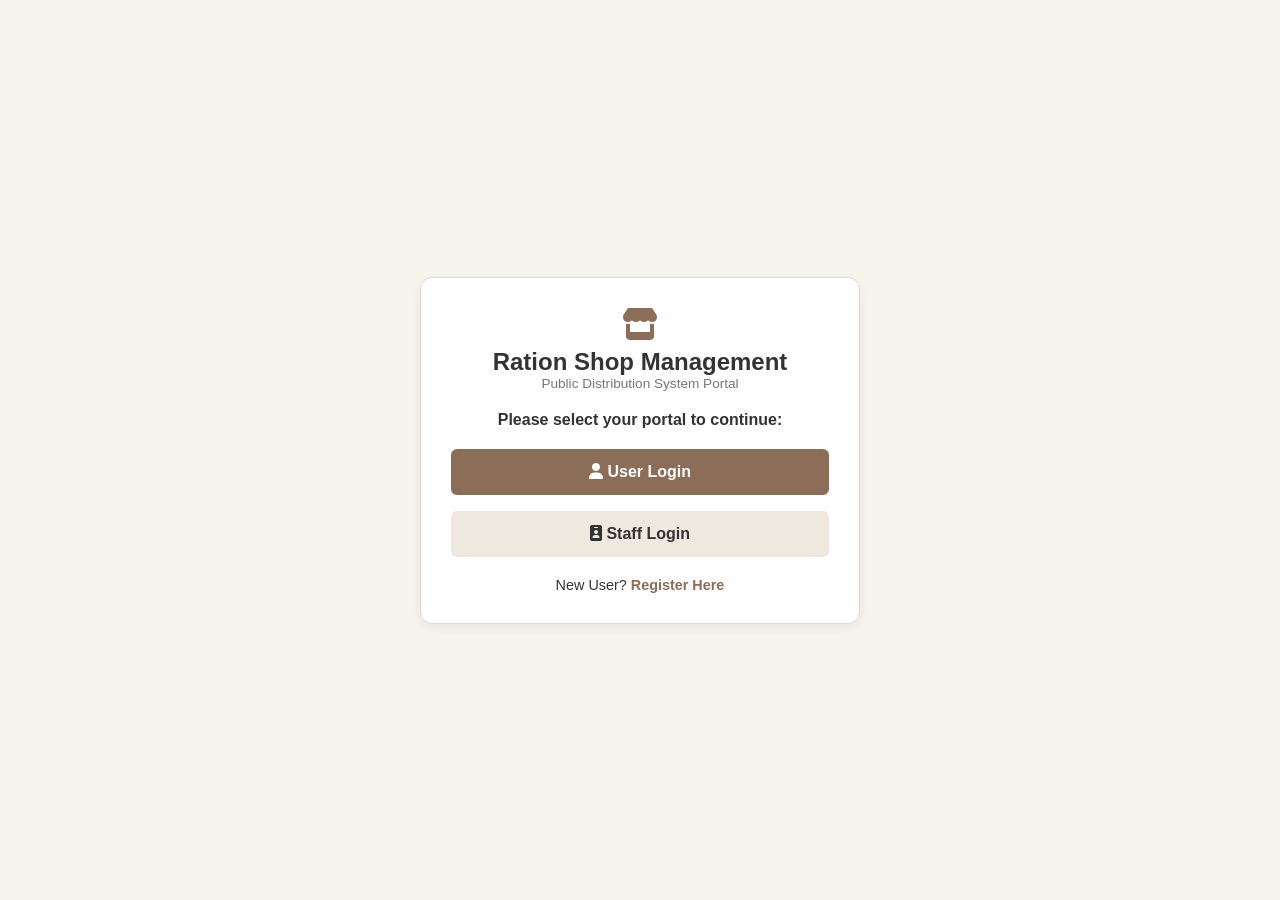
==== commit 36df37f1: "changes in the index page" ====
--- a/index.html
+++ b/index.html
@@ -29,7 +29,7 @@
       </div>
 
       <div class="auth-footer-prompt">
-        New Beneficiary? <a href="user/register.html">Register Here</a>
+        New User? <a href="user/register.html">Register Here</a>
       </div>
     </div>
   </div>
